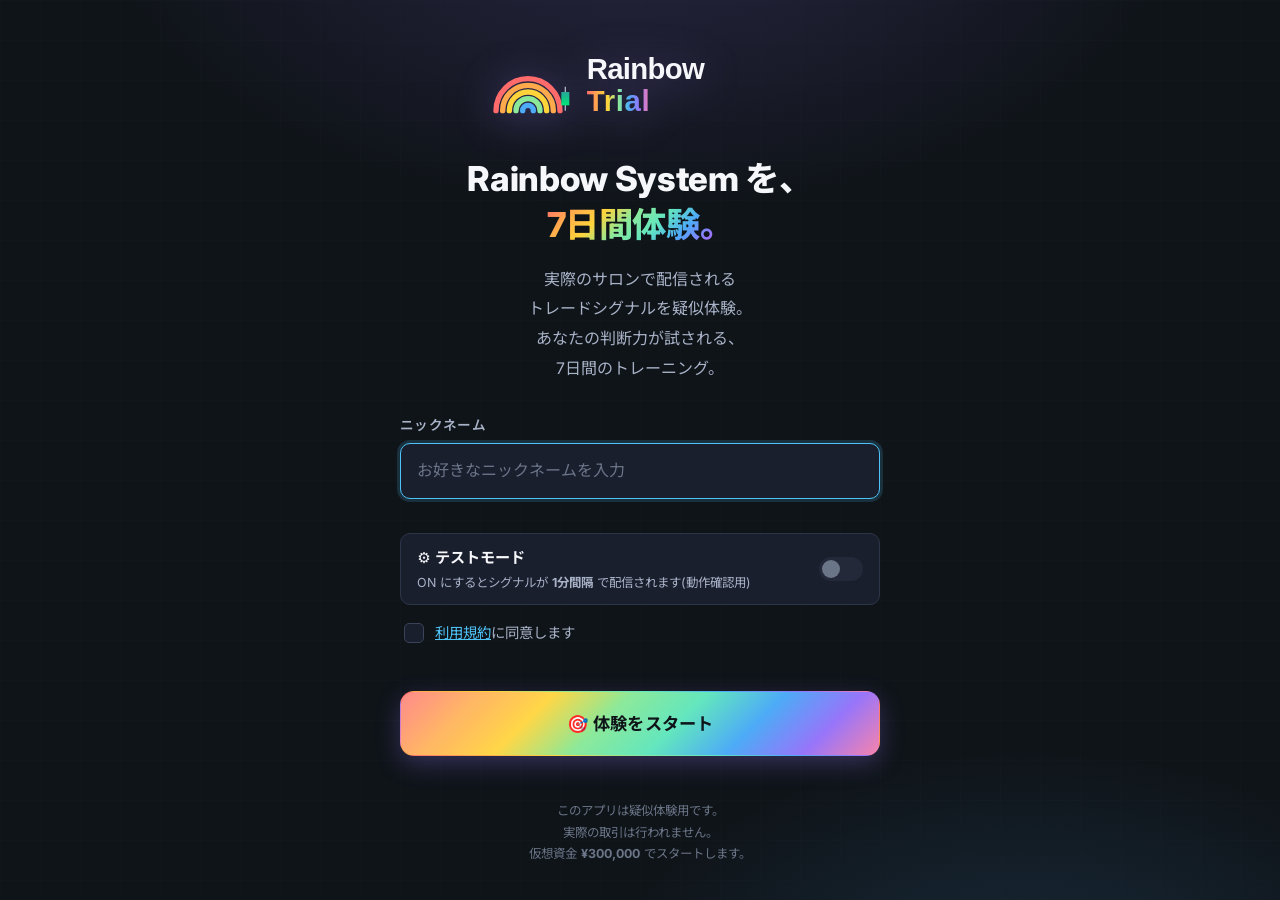
==== index.html @ 91616d6c "Phase 3: レベル・XP / 実績 / ミッション / 演出 / 統計強化 【新規ファイル】 - data/achievements-list.js   : 25個の実績定義 - data/mi" ====
<!DOCTYPE html>
<html lang="ja">
<head>
  <meta charset="UTF-8">
  <meta name="viewport" content="width=device-width, initial-scale=1.0, maximum-scale=5.0, viewport-fit=cover">
  <meta name="theme-color" content="#9775FA">
  <meta name="description" content="Rainbow System を、7日間体験。実際のサロンで配信されるトレードシグナルを疑似体験できるトレーニングアプリ。">
  <meta name="format-detection" content="telephone=no">
  <meta name="apple-mobile-web-app-capable" content="yes">
  <meta name="apple-mobile-web-app-status-bar-style" content="black-translucent">
  <meta name="mobile-web-app-capable" content="yes">

  <!-- OGP -->
  <meta property="og:title" content="Rainbow Trial — Rainbow System を、7日間体験。">
  <meta property="og:description" content="Rainbow System を疑似体験できる、7日間のトレーニングアプリ。">
  <meta property="og:type" content="website">
  <meta property="og:image" content="assets/og-image.svg">
  <meta property="og:image:type" content="image/svg+xml">
  <meta property="og:image:width" content="1200">
  <meta property="og:image:height" content="630">
  <meta name="twitter:card" content="summary_large_image">

  <title>Rainbow Trial</title>

  <!-- PWA -->
  <link rel="manifest" href="manifest.json">
  <meta name="apple-mobile-web-app-title" content="Rainbow Trial">

  <!-- Icons -->
  <link rel="icon" type="image/svg+xml" href="assets/favicon.svg">
  <link rel="icon" type="image/png" sizes="192x192" href="assets/icons/icon-192.png">
  <link rel="icon" type="image/png" sizes="512x512" href="assets/icons/icon-512.png">
  <link rel="apple-touch-icon" href="assets/icons/apple-touch-icon-180.png">
  <link rel="apple-touch-icon" sizes="152x152" href="assets/icons/icon-152.png">
  <link rel="apple-touch-icon" sizes="180x180" href="assets/icons/apple-touch-icon-180.png">

  <!-- iOS Splash Screens -->
  <link rel="apple-touch-startup-image" href="assets/icons/splash/splash-2048x2732.png" media="(device-width: 1024px) and (device-height: 1366px) and (-webkit-device-pixel-ratio: 2) and (orientation: portrait)">
  <link rel="apple-touch-startup-image" href="assets/icons/splash/splash-1668x2388.png" media="(device-width: 834px)  and (device-height: 1194px) and (-webkit-device-pixel-ratio: 2) and (orientation: portrait)">
  <link rel="apple-touch-startup-image" href="assets/icons/splash/splash-1536x2048.png" media="(device-width: 768px)  and (device-height: 1024px) and (-webkit-device-pixel-ratio: 2) and (orientation: portrait)">
  <link rel="apple-touch-startup-image" href="assets/icons/splash/splash-1125x2436.png" media="(device-width: 375px)  and (device-height: 812px)  and (-webkit-device-pixel-ratio: 3) and (orientation: portrait)">
  <link rel="apple-touch-startup-image" href="assets/icons/splash/splash-828x1792.png"  media="(device-width: 414px)  and (device-height: 896px)  and (-webkit-device-pixel-ratio: 2) and (orientation: portrait)">
  <link rel="apple-touch-startup-image" href="assets/icons/splash/splash-750x1334.png"  media="(device-width: 375px)  and (device-height: 667px)  and (-webkit-device-pixel-ratio: 2) and (orientation: portrait)">

  <link rel="preconnect" href="https://fonts.googleapis.com">
  <link rel="preconnect" href="https://fonts.gstatic.com" crossorigin>

  <link rel="stylesheet" href="css/style.css?v=20260416-pwa">
  <link rel="stylesheet" href="css/components.css?v=20260416-pwa">
  <link rel="stylesheet" href="css/chart.css?v=20260416-pwa">
  <link rel="stylesheet" href="css/effects.css?v=20260416-p3">

  <style>
    /* 画面切替(index 固有) */
    .screen { display: none; }
    .screen.is-active { display: block; animation: fadein .22s ease; }

    /* タブバー非表示時 */
    .tabbar.hidden { display: none; }

    /* 学習モーダルの本文スクロール */
    #overlay-learning .overlay__card {
      max-width: 560px;
      max-height: 86vh;
      display: flex;
      flex-direction: column;
    }
    #overlay-learning .overlay__body {
      overflow-y: auto;
      padding-right: var(--sp-2);
    }
    .overlay-learning__close {
      background: transparent;
      border: 0;
      color: var(--text-muted);
      font-size: 1.4rem;
      cursor: pointer;
    }
    .overlay-learning__close:hover { color: var(--text-primary); }
  </style>
</head>
<body>

  <!-- ==========================================================================
       固定ヘッダー
       ========================================================================== -->
  <header class="app-header">
    <div class="app-header__inner">
      <div class="app-header__logo" aria-label="Rainbow Trial">
        <img src="assets/logo.svg" alt="" width="132">
      </div>
      <div class="app-header__day" id="header-day">Day 1 / 7</div>
      <button class="app-header__settings" id="header-settings" type="button" aria-label="設定">⚙️</button>
    </div>
  </header>

  <!-- ==========================================================================
       プロモーションバー(通知許可 / ホーム画面追加)
       ========================================================================== -->
  <div class="promo-bar is-hidden" id="promo-notify" role="region" aria-label="通知を許可">
    <span class="promo-bar__text">🔔 シグナル通知を有効にしませんか?見逃し防止に役立ちます。</span>
    <span class="promo-bar__actions">
      <button class="promo-bar__btn" type="button" data-act="later">後で</button>
      <button class="promo-bar__btn promo-bar__btn--primary" type="button" data-act="allow">許可する</button>
    </span>
  </div>
  <div class="promo-bar is-hidden" id="promo-install" role="region" aria-label="ホーム画面に追加">
    <span class="promo-bar__text">📱 ホーム画面に追加して、アプリのように使えます</span>
    <span class="promo-bar__actions">
      <button class="promo-bar__btn" type="button" data-act="later">後で</button>
      <button class="promo-bar__btn promo-bar__btn--primary" type="button" data-act="install">追加</button>
    </span>
  </div>

  <!-- ==========================================================================
       通知バー(Level 1、notifications.js が動的挿入)
       ========================================================================== -->
  <div id="notice-bar" class="notice-bar" aria-live="polite"></div>

  <!-- ==========================================================================
       メイン: スクリーン切替
       ========================================================================== -->
  <main class="app">

    <!-- ----- Screen: メイン(タブ) ------------------------------------------ -->
    <section id="screen-main" class="screen is-active">
      <div class="app-main">
        <div class="panel is-active" data-panel="home"         id="panel-home"         aria-label="ホーム"></div>
        <div class="panel"           data-panel="signals"      id="panel-signals"      aria-label="シグナル一覧"></div>
        <div class="panel"           data-panel="history"      id="panel-history"      aria-label="トレード履歴"></div>
        <div class="panel"           data-panel="stats"        id="panel-stats"        aria-label="統計"></div>
        <div class="panel"           data-panel="achievements" id="panel-achievements" aria-label="実績"></div>
      </div>
    </section>

    <!-- ----- Screen: シグナル詳細 ------------------------------------------- -->
    <section id="screen-detail" class="screen" aria-label="シグナル詳細">
      <div class="app-main"></div>
    </section>

    <!-- ----- Screen: ポジション保有中 --------------------------------------- -->
    <section id="screen-position" class="screen" aria-label="ポジション保有中">
      <div class="app-main"></div>
    </section>

    <!-- ----- Screen: 結果 --------------------------------------------------- -->
    <section id="screen-result" class="screen" aria-label="結果"></section>

  </main>

  <!-- ==========================================================================
       タブバー(下部固定、メイン画面のみ表示)
       ========================================================================== -->
  <nav class="tabbar" id="tabbar" aria-label="メインナビゲーション">
    <div class="tabbar__inner">
      <button class="tabbar__btn is-active" data-tab="home" type="button">
        <span class="tabbar__icon" aria-hidden="true">🏠</span>
        <span>ホーム</span>
      </button>
      <button class="tabbar__btn" data-tab="signals" type="button">
        <span class="tabbar__icon" aria-hidden="true">📊</span>
        <span>シグナル</span>
      </button>
      <button class="tabbar__btn" data-tab="history" type="button">
        <span class="tabbar__icon" aria-hidden="true">📜</span>
        <span>履歴</span>
      </button>
      <button class="tabbar__btn" data-tab="stats" type="button">
        <span class="tabbar__icon" aria-hidden="true">📈</span>
        <span>統計</span>
      </button>
      <button class="tabbar__btn" data-tab="achievements" type="button">
        <span class="tabbar__icon" aria-hidden="true">🏆</span>
        <span>実績</span>
      </button>
    </div>
  </nav>

  <!-- ==========================================================================
       学習モーダル(overlay)
       ========================================================================== -->
  <div class="overlay" id="overlay-learning" role="dialog" aria-modal="true" aria-labelledby="learning-title">
    <div class="overlay__card">
      <div style="display:flex; align-items:center; justify-content:space-between; margin-bottom: var(--sp-4);">
        <h2 id="learning-title" style="font-size: 1.2rem;">🎓 Rainbow System の見方</h2>
        <button class="overlay-learning__close" type="button" aria-label="閉じる">×</button>
      </div>
      <div class="overlay__body"></div>
    </div>
  </div>

  <!-- ==========================================================================
       設定モーダル(overlay)
       ========================================================================== -->
  <div class="overlay" id="overlay-settings" role="dialog" aria-modal="true" aria-labelledby="settings-title">
    <div class="overlay__card overlay__card--settings">
      <div class="settings-head">
        <h2 id="settings-title">⚙️ 設定</h2>
        <button class="overlay-close" type="button" data-close="settings" aria-label="閉じる">×</button>
      </div>
      <div class="overlay__body" id="settings-body"></div>
    </div>
  </div>

  <!-- ==========================================================================
       デバッグメニュー(Konami Code で開く)
       ========================================================================== -->
  <div class="overlay" id="overlay-debug" role="dialog" aria-modal="true" aria-labelledby="debug-title">
    <div class="overlay__card">
      <div class="settings-head">
        <h2 id="debug-title">🔧 デバッグメニュー</h2>
        <button class="overlay-close" type="button" data-close="debug" aria-label="閉じる">×</button>
      </div>
      <div class="overlay__body" id="debug-body"></div>
    </div>
  </div>

  <!-- ==========================================================================
       アプリ本体: 依存関係順に読み込み
       ========================================================================== -->
  <!-- データ層 -->
  <script src="js/storage.js?v=20260416-p3"></script>
  <script src="data/scenarios.js?v=20260416-pwa"></script>

  <!-- Phase 3: データ定義 -->
  <script src="data/achievements-list.js?v=20260416-p3"></script>
  <script src="data/missions-list.js?v=20260416-p3"></script>

  <!-- 状態・通知 -->
  <script src="js/game-state.js?v=20260416-pwa"></script>
  <script src="js/notifications.js?v=20260416-pwa"></script>

  <!-- ドメインロジック -->
  <script src="js/signals.js?v=20260416-pwa"></script>
  <script src="js/judgment.js?v=20260416-pwa"></script>
  <script src="js/chart.js?v=20260416-pwa"></script>
  <script src="js/trade.js?v=20260416-pwa"></script>

  <!-- Phase 3: コアシステム -->
  <script src="js/sound.js?v=20260416-p3"></script>
  <script src="js/effects.js?v=20260416-p3"></script>
  <script src="js/level-system.js?v=20260416-p3"></script>
  <script src="js/achievements.js?v=20260416-p3"></script>
  <script src="js/missions.js?v=20260416-p3"></script>
  <script src="js/judgment-score.js?v=20260416-p3"></script>
  <script src="js/stats.js?v=20260416-p3"></script>

  <!-- 統合層 -->
  <script src="js/app.js?v=20260416-p3"></script>
  <script src="js/phase3-hooks.js?v=20260416-p3"></script>

</body>
</html>
---- css/style.css ----
/* ==========================================================================
   Rainbow Trial — style.css
   共通スタイル: リセット、デザイントークン、タイポグラフィ、レイアウト
   ========================================================================== */

/* --- Google Fonts ---------------------------------------------------------- */
@import url('https://fonts.googleapis.com/css2?family=Inter:wght@400;500;600;700;800&family=JetBrains+Mono:wght@400;500;700&family=Noto+Sans+JP:wght@400;500;700;800&display=swap');

/* ==========================================================================
   1. デザイントークン (CSS 変数)
   ========================================================================== */
:root {
  /* ベース(落ち着いたダーク) */
  --bg-primary:    #0F1419;
  --bg-secondary:  #1A1F2E;
  --bg-tertiary:   #232938;
  --bg-elevated:   #2A3142;

  /* テキスト */
  --text-primary:   #F5F7FA;
  --text-secondary: #A8B2C7;
  --text-muted:     #6B7588;

  /* ボーダー */
  --border-color: #2D3548;
  --border-light: #3A4358;

  /* チャート色 */
  --chart-bg:     #131722;
  --chart-grid:   #2A3145;
  --candle-up:    #26A69A;
  --candle-down:  #EF5350;
  --ma-20:        #2196F3;
  --ma-80:        #FF6B6B;
  --entry-line:   #FFD700;
  --tp-line:      #4CAF50;
  --sl-line:      #F44336;

  /* アクション色 */
  --color-long:    #00C896;
  --color-short:   #FF6B9D;
  --color-success: #00E676;
  --color-danger:  #FF5252;
  --color-warning: #FFB74D;
  --color-info:    #4FC3F7;

  /* レアリティ */
  --rarity-normal:    #78909C;
  --rarity-good:      #4FC3F7;
  --rarity-rare:      #BA68C8;
  --rarity-epic:      #FFB74D;
  --rarity-legendary: linear-gradient(135deg, #FF6B6B, #FFA94D, #FFD43B, #8CE99A, #4DABF7, #9775FA, #F783AC);

  /* 虹グラデーション */
  --rainbow-gradient: linear-gradient(
    135deg,
    #FF6B6B, #FFA94D, #FFD43B, #8CE99A,
    #63E6BE, #4DABF7, #9775FA, #F783AC
  );
  --rainbow-gradient-soft: linear-gradient(
    135deg,
    rgba(255,107,107,0.15), rgba(255,212,59,0.12),
    rgba(77,171,247,0.15), rgba(151,117,250,0.15)
  );

  /* 影 */
  --shadow-sm: 0 1px 2px rgba(0,0,0,0.35);
  --shadow-md: 0 4px 14px rgba(0,0,0,0.4);
  --shadow-lg: 0 10px 32px rgba(0,0,0,0.55);
  --shadow-glow: 0 0 24px rgba(151, 117, 250, 0.25);

  /* 半径 */
  --radius-sm: 6px;
  --radius-md: 10px;
  --radius-lg: 14px;
  --radius-xl: 20px;
  --radius-pill: 999px;

  /* 余白スケール(8px基準) */
  --sp-1:  4px;
  --sp-2:  8px;
  --sp-3:  12px;
  --sp-4:  16px;
  --sp-5:  20px;
  --sp-6:  24px;
  --sp-7:  32px;
  --sp-8:  40px;
  --sp-9:  56px;
  --sp-10: 72px;

  /* フォント */
  --font-sans: 'Inter', 'Noto Sans JP', 'Hiragino Sans', 'Hiragino Kaku Gothic ProN', 'Meiryo', system-ui, sans-serif;
  --font-mono: 'JetBrains Mono', 'SFMono-Regular', Menlo, Consolas, monospace;

  /* レイアウト寸法 */
  --header-h: 56px;
  --tabbar-h: 60px;
  --max-w: 680px;

  /* アニメーション */
  --ease: cubic-bezier(0.22, 0.61, 0.36, 1);
  --dur-1: 120ms;
  --dur-2: 220ms;
  --dur-3: 380ms;

  /* z-index */
  --z-header: 50;
  --z-tabbar: 50;
  --z-notice: 80;
  --z-modal: 100;
  --z-toast: 120;
}

/* ==========================================================================
   2. リセット / ベース
   ========================================================================== */
*, *::before, *::after { box-sizing: border-box; }

html, body { height: 100%; }
html { -webkit-text-size-adjust: 100%; }

body {
  margin: 0;
  background: var(--bg-primary);
  color: var(--text-primary);
  font-family: var(--font-sans);
  font-size: 16px;
  line-height: 1.6;
  -webkit-font-smoothing: antialiased;
  text-rendering: optimizeLegibility;
  overscroll-behavior-y: none;
}

img, svg, canvas { display: block; max-width: 100%; }

h1, h2, h3, h4, h5, h6 {
  margin: 0;
  font-weight: 700;
  line-height: 1.3;
  color: var(--text-primary);
}

h1 { font-size: 2.5rem; font-weight: 800; letter-spacing: -0.02em; }
h2 { font-size: 1.5rem; font-weight: 700; letter-spacing: -0.01em; }
h3 { font-size: 1.25rem; font-weight: 700; }
h4 { font-size: 1.1rem; font-weight: 600; }

p { margin: 0; line-height: 1.7; color: var(--text-secondary); }

a {
  color: var(--color-info);
  text-decoration: none;
  transition: color var(--dur-1) var(--ease);
}
a:hover { color: #7fd7ff; }
a:focus-visible { outline: 2px solid var(--color-info); outline-offset: 2px; border-radius: 2px; }

button { font-family: inherit; cursor: pointer; }

input, textarea, select, button { font: inherit; color: inherit; }

::selection { background: rgba(151, 117, 250, 0.35); color: var(--text-primary); }

/* スクロールバー(デスクトップ) */
::-webkit-scrollbar { width: 10px; height: 10px; }
::-webkit-scrollbar-track { background: var(--bg-primary); }
::-webkit-scrollbar-thumb {
  background: var(--border-color);
  border-radius: 10px;
  border: 2px solid var(--bg-primary);
}
::-webkit-scrollbar-thumb:hover { background: var(--border-light); }

/* ==========================================================================
   3. 汎用ユーティリティ
   ========================================================================== */
.sr-only {
  position: absolute !important;
  width: 1px; height: 1px;
  padding: 0; margin: -1px;
  overflow: hidden; clip: rect(0,0,0,0);
  white-space: nowrap; border: 0;
}

.text-primary   { color: var(--text-primary); }
.text-secondary { color: var(--text-secondary); }
.text-muted     { color: var(--text-muted); }
.text-success   { color: var(--color-success); }
.text-danger    { color: var(--color-danger); }
.text-warning   { color: var(--color-warning); }
.text-info      { color: var(--color-info); }
.text-long      { color: var(--color-long); }
.text-short     { color: var(--color-short); }
.text-gold      { color: var(--entry-line); }

.mono { font-family: var(--font-mono); font-variant-numeric: tabular-nums; }

.rainbow-text {
  background: var(--rainbow-gradient);
  -webkit-background-clip: text;
          background-clip: text;
  -webkit-text-fill-color: transparent;
          color: transparent;
}

.flex { display: flex; }
.flex-col { display: flex; flex-direction: column; }
.items-center { align-items: center; }
.justify-between { justify-content: space-between; }
.justify-center { justify-content: center; }
.gap-1 { gap: var(--sp-1); }
.gap-2 { gap: var(--sp-2); }
.gap-3 { gap: var(--sp-3); }
.gap-4 { gap: var(--sp-4); }
.gap-5 { gap: var(--sp-5); }

.hidden { display: none !important; }

.divider {
  height: 1px;
  background: var(--border-color);
  margin: var(--sp-4) 0;
}

/* ==========================================================================
   4. レイアウト
   ========================================================================== */
.app {
  min-height: 100dvh;
  display: flex;
  flex-direction: column;
  padding-top: var(--header-h);
  padding-bottom: calc(var(--tabbar-h) + env(safe-area-inset-bottom, 0px));
}

/* 固定ヘッダー */
.app-header {
  position: fixed;
  top: 0; left: 0; right: 0;
  height: var(--header-h);
  background: rgba(15, 20, 25, 0.88);
  backdrop-filter: blur(14px);
  -webkit-backdrop-filter: blur(14px);
  border-bottom: 1px solid var(--border-color);
  z-index: var(--z-header);
  display: flex;
  align-items: center;
  padding: 0 var(--sp-4);
}
.app-header__inner {
  display: grid;
  grid-template-columns: 1fr auto 1fr;
  align-items: center;
  gap: var(--sp-3);
  width: 100%;
  max-width: var(--max-w);
  margin: 0 auto;
}
.app-header__logo {
  display: flex;
  align-items: center;
  gap: var(--sp-2);
}
.app-header__logo img { height: 28px; width: auto; }
.app-header__day {
  font-family: var(--font-mono);
  font-size: 0.875rem;
  font-weight: 700;
  color: var(--text-primary);
  letter-spacing: 0.5px;
  text-align: center;
  padding: 4px 10px;
  background: var(--bg-tertiary);
  border: 1px solid var(--border-color);
  border-radius: var(--radius-pill);
  white-space: nowrap;
}
.app-header__capital {
  justify-self: end;
  font-family: var(--font-mono);
  font-weight: 700;
  font-size: 0.95rem;
  color: var(--entry-line);
  display: flex;
  align-items: center;
  gap: var(--sp-1);
  cursor: pointer;
  padding: 4px 10px;
  border-radius: var(--radius-pill);
  transition: background var(--dur-1) var(--ease);
}
.app-header__capital:hover { background: var(--bg-tertiary); }

/* メインコンテンツ */
.app-main {
  flex: 1;
  width: 100%;
  max-width: var(--max-w);
  margin: 0 auto;
  padding: var(--sp-4) var(--sp-4) var(--sp-6);
}

/* タブバー(下部固定) */
.tabbar {
  position: fixed;
  bottom: 0; left: 0; right: 0;
  height: calc(var(--tabbar-h) + env(safe-area-inset-bottom, 0px));
  padding-bottom: env(safe-area-inset-bottom, 0px);
  background: rgba(15, 20, 25, 0.92);
  backdrop-filter: blur(14px);
  -webkit-backdrop-filter: blur(14px);
  border-top: 1px solid var(--border-color);
  z-index: var(--z-tabbar);
  display: flex;
}
.tabbar__inner {
  display: flex;
  width: 100%;
  max-width: var(--max-w);
  margin: 0 auto;
}
.tabbar__btn {
  flex: 1;
  display: flex;
  flex-direction: column;
  align-items: center;
  justify-content: center;
  gap: 2px;
  background: transparent;
  border: 0;
  color: var(--text-muted);
  font-size: 0.72rem;
  font-weight: 600;
  padding: var(--sp-2) 0;
  transition: color var(--dur-1) var(--ease);
  position: relative;
}
.tabbar__btn .tabbar__icon { font-size: 1.25rem; line-height: 1; }
.tabbar__btn:hover { color: var(--text-secondary); }
.tabbar__btn.is-active { color: var(--text-primary); }
.tabbar__btn.is-active::before {
  content: '';
  position: absolute;
  top: 0; left: 50%;
  transform: translateX(-50%);
  width: 34px; height: 2px;
  background: var(--rainbow-gradient);
  border-radius: 0 0 2px 2px;
}

/* セクションタイトル */
.section-title {
  font-size: 0.8rem;
  font-weight: 700;
  letter-spacing: 1.2px;
  color: var(--text-muted);
  text-transform: uppercase;
  margin: var(--sp-4) 0 var(--sp-2);
}

/* ページヘッダー(詳細画面等) */
.page-header {
  display: flex;
  align-items: center;
  gap: var(--sp-3);
  padding: var(--sp-3) 0 var(--sp-4);
}
.page-header__back {
  width: 40px; height: 40px;
  display: grid; place-items: center;
  background: var(--bg-secondary);
  border: 1px solid var(--border-color);
  border-radius: var(--radius-md);
  color: var(--text-primary);
  font-size: 1.2rem;
  transition: background var(--dur-1) var(--ease);
}
.page-header__back:hover { background: var(--bg-tertiary); }
.page-header__title { font-size: 1.15rem; font-weight: 700; }
.page-header__meta { margin-left: auto; }

/* ==========================================================================
   5. ウェルカム画面(welcome.html)
   ========================================================================== */
.welcome {
  min-height: 100dvh;
  display: flex;
  flex-direction: column;
  align-items: center;
  justify-content: center;
  padding: var(--sp-6);
  background:
    radial-gradient(900px 500px at 50% -10%, rgba(151,117,250,0.18), transparent 60%),
    radial-gradient(700px 400px at 80% 110%, rgba(77,171,247,0.15), transparent 60%),
    var(--bg-primary);
  position: relative;
  overflow: hidden;
}
.welcome::before {
  content: '';
  position: absolute;
  inset: 0;
  background-image:
    linear-gradient(var(--chart-grid) 1px, transparent 1px),
    linear-gradient(90deg, var(--chart-grid) 1px, transparent 1px);
  background-size: 40px 40px;
  opacity: 0.08;
  pointer-events: none;
}
.welcome__inner {
  position: relative;
  z-index: 1;
  width: 100%;
  max-width: 480px;
  display: flex;
  flex-direction: column;
  align-items: center;
  text-align: center;
}
.welcome__logo {
  width: 280px;
  margin-bottom: var(--sp-6);
  filter: drop-shadow(0 4px 20px rgba(151,117,250,0.35));
}
.welcome__title {
  font-size: 1.85rem;
  font-weight: 800;
  line-height: 1.35;
  letter-spacing: -0.01em;
  margin-bottom: var(--sp-4);
}
.welcome__title em {
  font-style: normal;
  background: var(--rainbow-gradient);
  -webkit-background-clip: text; background-clip: text;
  -webkit-text-fill-color: transparent; color: transparent;
}
.welcome__desc {
  color: var(--text-secondary);
  font-size: 1rem;
  line-height: 1.85;
  margin-bottom: var(--sp-7);
}
.welcome__form {
  width: 100%;
  display: flex;
  flex-direction: column;
  gap: var(--sp-4);
  margin-bottom: var(--sp-5);
}
.welcome__note {
  margin-top: var(--sp-6);
  font-size: 0.78rem;
  color: var(--text-muted);
  line-height: 1.7;
}

/* ==========================================================================
   6. 通知バー(シグナル受信)
   ========================================================================== */
.notice-bar {
  position: fixed;
  top: var(--header-h);
  left: 0; right: 0;
  z-index: var(--z-notice);
  padding: 0 var(--sp-3);
  transform: translateY(-100%);
  opacity: 0;
  transition: transform var(--dur-3) var(--ease), opacity var(--dur-3) var(--ease);
  pointer-events: none;
}
.notice-bar.is-visible {
  transform: translateY(0);
  opacity: 1;
  pointer-events: auto;
}
.notice-bar__card {
  max-width: var(--max-w);
  margin: var(--sp-2) auto 0;
  padding: var(--sp-3) var(--sp-4);
  border-radius: var(--radius-md);
  background: var(--bg-secondary);
  border: 1px solid var(--border-light);
  box-shadow: var(--shadow-lg);
  color: var(--text-primary);
  display: flex;
  align-items: center;
  gap: var(--sp-3);
  font-weight: 600;
  cursor: pointer;
  position: relative;
  overflow: hidden;
}
.notice-bar__card::before {
  content: '';
  position: absolute;
  left: 0; top: 0; bottom: 0;
  width: 4px;
  background: var(--rainbow-gradient);
}
.notice-bar[data-rarity="legendary"] .notice-bar__card {
  background:
    linear-gradient(135deg, rgba(255,107,107,0.18), rgba(151,117,250,0.18)),
    var(--bg-secondary);
  border-color: rgba(255, 212, 59, 0.5);
  box-shadow: 0 0 36px rgba(255, 212, 59, 0.3), var(--shadow-lg);
}

/* ==========================================================================
   7. モーダル / オーバーレイ
   ========================================================================== */
.overlay {
  position: fixed;
  inset: 0;
  background: rgba(5, 8, 14, 0.78);
  backdrop-filter: blur(6px);
  -webkit-backdrop-filter: blur(6px);
  z-index: var(--z-modal);
  display: none;
  align-items: center;
  justify-content: center;
  padding: var(--sp-4);
}
.overlay.is-open { display: flex; }
.overlay__card {
  background: var(--bg-elevated);
  border: 1px solid var(--border-light);
  border-radius: var(--radius-lg);
  padding: var(--sp-6);
  width: 100%;
  max-width: 420px;
  box-shadow: var(--shadow-lg);
  animation: popin var(--dur-3) var(--ease);
}

@keyframes popin {
  from { opacity: 0; transform: translateY(12px) scale(0.96); }
  to   { opacity: 1; transform: translateY(0) scale(1); }
}
@keyframes fadein {
  from { opacity: 0; }
  to   { opacity: 1; }
}
@keyframes slideup {
  from { opacity: 0; transform: translateY(16px); }
  to   { opacity: 1; transform: translateY(0); }
}
.fadein { animation: fadein var(--dur-3) var(--ease); }
.slideup { animation: slideup var(--dur-3) var(--ease); }

/* ==========================================================================
   8. タブパネル(ホーム画面内のタブ)
   ========================================================================== */
.panel { display: none; }
.panel.is-active { display: block; animation: fadein var(--dur-2) var(--ease); }

/* ==========================================================================
   9. フォーム
   ========================================================================== */
.field {
  display: flex;
  flex-direction: column;
  gap: 6px;
  text-align: left;
}
.field__label {
  font-size: 0.85rem;
  font-weight: 600;
  color: var(--text-secondary);
  letter-spacing: 0.3px;
}
.field__input {
  width: 100%;
  padding: 14px 16px;
  background: var(--bg-secondary);
  border: 1.5px solid var(--border-color);
  border-radius: var(--radius-md);
  color: var(--text-primary);
  font-size: 1rem;
  transition: border-color var(--dur-1) var(--ease), background var(--dur-1) var(--ease), box-shadow var(--dur-1) var(--ease);
}
.field__input::placeholder { color: var(--text-muted); }
.field__input:hover { background: var(--bg-tertiary); }
.field__input:focus {
  outline: none;
  border-color: var(--color-info);
  box-shadow: 0 0 0 3px rgba(79,195,247,0.16);
}
.field--error .field__input { border-color: var(--color-danger); }
.field__error {
  font-size: 0.8rem;
  color: var(--color-danger);
  min-height: 1em;
}

.check {
  display: flex;
  align-items: flex-start;
  gap: var(--sp-2);
  font-size: 0.9rem;
  color: var(--text-secondary);
  cursor: pointer;
  text-align: left;
  user-select: none;
}
.check input[type="checkbox"] {
  appearance: none;
  -webkit-appearance: none;
  width: 20px; height: 20px;
  flex: 0 0 20px;
  border: 1.5px solid var(--border-light);
  background: var(--bg-secondary);
  border-radius: 5px;
  cursor: pointer;
  position: relative;
  margin-top: 2px;
  transition: background var(--dur-1) var(--ease), border-color var(--dur-1) var(--ease);
}
.check input[type="checkbox"]:checked {
  background: var(--color-info);
  border-color: var(--color-info);
}
.check input[type="checkbox"]:checked::after {
  content: '';
  position: absolute;
  left: 5px; top: 1px;
  width: 6px; height: 11px;
  border: solid #0F1419;
  border-width: 0 2px 2px 0;
  transform: rotate(45deg);
}
.check a { color: var(--color-info); text-decoration: underline; }

/* ==========================================================================
   10. 進捗バー(ホーム上部)
   ========================================================================== */
.progress {
  display: flex;
  flex-direction: column;
  gap: var(--sp-2);
  margin-bottom: var(--sp-5);
}
.progress__meta {
  display: flex;
  justify-content: space-between;
  align-items: baseline;
  font-size: 0.85rem;
  color: var(--text-secondary);
}
.progress__meta strong {
  color: var(--text-primary);
  font-size: 0.95rem;
  font-weight: 700;
}
.progress__track {
  height: 8px;
  background: var(--bg-tertiary);
  border-radius: var(--radius-pill);
  overflow: hidden;
  position: relative;
}
.progress__fill {
  height: 100%;
  background: var(--rainbow-gradient);
  border-radius: inherit;
  transition: width var(--dur-3) var(--ease);
  box-shadow: 0 0 12px rgba(151,117,250,0.35);
}

/* ==========================================================================
   11. レスポンシブ
   ========================================================================== */
@media (min-width: 540px) {
  h1 { font-size: 2.75rem; }
  .app-main { padding: var(--sp-5) var(--sp-5) var(--sp-7); }
  .welcome__title { font-size: 2.15rem; }
  .welcome__logo { width: 320px; }
}

@media (min-width: 820px) {
  :root { --max-w: 760px; }
}

/* モーション削減 */
@media (prefers-reduced-motion: reduce) {
  *, *::before, *::after {
    animation-duration: 0.01ms !important;
    animation-iteration-count: 1 !important;
    transition-duration: 0.01ms !important;
    scroll-behavior: auto !important;
  }
}
---- css/components.css ----
/* ==========================================================================
   Rainbow Trial — components.css
   ボタン、カード、バッジ、タブ等の再利用コンポーネント
   ========================================================================== */

/* ==========================================================================
   1. ボタン
   ========================================================================== */
.btn {
  display: inline-flex;
  align-items: center;
  justify-content: center;
  gap: var(--sp-2);
  padding: 14px 22px;
  border: 1.5px solid transparent;
  border-radius: var(--radius-md);
  background: var(--bg-tertiary);
  color: var(--text-primary);
  font-size: 0.98rem;
  font-weight: 700;
  letter-spacing: 0.2px;
  cursor: pointer;
  user-select: none;
  transition: transform var(--dur-1) var(--ease), background var(--dur-1) var(--ease), box-shadow var(--dur-1) var(--ease), border-color var(--dur-1) var(--ease), opacity var(--dur-1) var(--ease);
  white-space: nowrap;
  text-align: center;
}
.btn:hover { background: var(--bg-elevated); }
.btn:active { transform: translateY(1px); }
.btn:disabled, .btn.is-disabled {
  opacity: 0.5;
  cursor: not-allowed;
  pointer-events: none;
}
.btn:focus-visible {
  outline: none;
  box-shadow: 0 0 0 3px rgba(79,195,247,0.35);
}

.btn--block { width: 100%; }
.btn--lg { padding: 18px 28px; font-size: 1.08rem; border-radius: var(--radius-lg); }
.btn--sm { padding: 8px 14px; font-size: 0.85rem; border-radius: var(--radius-sm); }

/* Primary: 虹色グラデーション */
.btn--primary {
  background: var(--rainbow-gradient);
  color: #0F1419;
  border-color: transparent;
  box-shadow: 0 8px 24px rgba(151,117,250,0.28);
  position: relative;
  overflow: hidden;
}
.btn--primary::before {
  content: '';
  position: absolute;
  inset: 0;
  background: linear-gradient(135deg, rgba(255,255,255,0.22), rgba(255,255,255,0) 40%);
  pointer-events: none;
}
.btn--primary:hover {
  background: var(--rainbow-gradient);
  filter: brightness(1.08);
  box-shadow: 0 10px 32px rgba(151,117,250,0.4);
}

/* Secondary: アウトライン */
.btn--secondary {
  background: transparent;
  border-color: var(--border-light);
  color: var(--text-primary);
}
.btn--secondary:hover { background: var(--bg-tertiary); border-color: var(--text-muted); }

/* Ghost */
.btn--ghost {
  background: transparent;
  color: var(--text-secondary);
  padding: 10px 14px;
}
.btn--ghost:hover { background: var(--bg-tertiary); color: var(--text-primary); }

/* 成功/危険 */
.btn--success {
  background: var(--color-success);
  color: #0F1419;
}
.btn--success:hover { background: #33ea87; }
.btn--danger {
  background: var(--color-danger);
  color: #fff;
}
.btn--danger:hover { background: #ff7575; }

/* 方向ボタン(ロング/ショート) */
.btn--long  { background: var(--color-long); color: #0F1419; }
.btn--long:hover  { filter: brightness(1.08); }
.btn--short { background: var(--color-short); color: #0F1419; }
.btn--short:hover { filter: brightness(1.08); }

/* アイコンボタン */
.btn--icon {
  width: 40px; height: 40px;
  padding: 0;
  border-radius: var(--radius-md);
  background: var(--bg-secondary);
  border: 1px solid var(--border-color);
}

/* ==========================================================================
   2. カード
   ========================================================================== */
.card {
  background: var(--bg-secondary);
  border: 1px solid var(--border-color);
  border-radius: var(--radius-lg);
  padding: var(--sp-5);
  transition: transform var(--dur-2) var(--ease), border-color var(--dur-2) var(--ease), background var(--dur-2) var(--ease);
}
.card--elevated { background: var(--bg-elevated); box-shadow: var(--shadow-md); }
.card--hover { cursor: pointer; }
.card--hover:hover {
  transform: translateY(-2px);
  border-color: var(--border-light);
}
.card--compact { padding: var(--sp-4); }
.card--rainbow {
  border: 1px solid transparent;
  background:
    linear-gradient(var(--bg-secondary), var(--bg-secondary)) padding-box,
    var(--rainbow-gradient) border-box;
}

.card__header {
  display: flex;
  align-items: center;
  justify-content: space-between;
  margin-bottom: var(--sp-3);
  gap: var(--sp-3);
}
.card__title {
  font-size: 0.78rem;
  font-weight: 700;
  color: var(--text-muted);
  text-transform: uppercase;
  letter-spacing: 1.2px;
}
.card__body { display: flex; flex-direction: column; gap: var(--sp-2); }
.card__footer {
  margin-top: var(--sp-4);
  padding-top: var(--sp-4);
  border-top: 1px solid var(--border-color);
  display: flex;
  justify-content: space-between;
  align-items: center;
  gap: var(--sp-3);
}

/* 資金大カード */
.capital-card {
  background:
    radial-gradient(450px 200px at 120% -30%, rgba(255,215,0,0.18), transparent 70%),
    linear-gradient(135deg, var(--bg-secondary), var(--bg-tertiary));
  border: 1px solid var(--border-color);
  border-radius: var(--radius-lg);
  padding: var(--sp-5);
  position: relative;
  overflow: hidden;
  margin-bottom: var(--sp-4);
}
.capital-card__label {
  font-size: 0.78rem;
  font-weight: 600;
  color: var(--text-muted);
  letter-spacing: 1.2px;
  text-transform: uppercase;
}
.capital-card__amount {
  font-family: var(--font-mono);
  font-size: 2.15rem;
  font-weight: 700;
  letter-spacing: -0.02em;
  color: var(--text-primary);
  line-height: 1.1;
  margin: 6px 0 10px;
}
.capital-card__pnl {
  display: flex;
  align-items: baseline;
  gap: var(--sp-3);
  font-family: var(--font-mono);
  font-size: 1rem;
  font-weight: 600;
}
.capital-card__pnl--positive { color: var(--color-success); }
.capital-card__pnl--negative { color: var(--color-danger); }
.capital-card__pnl--zero     { color: var(--text-secondary); }
.capital-card__rate {
  font-size: 0.9rem;
  padding: 3px 8px;
  border-radius: var(--radius-pill);
  background: rgba(255,255,255,0.05);
}

/* 戦績ミニ(3列) */
.stats-mini {
  display: grid;
  grid-template-columns: repeat(3, 1fr);
  gap: var(--sp-2);
  margin-bottom: var(--sp-4);
}
.stats-mini__item {
  background: var(--bg-secondary);
  border: 1px solid var(--border-color);
  border-radius: var(--radius-md);
  padding: var(--sp-3) var(--sp-2);
  text-align: center;
}
.stats-mini__label {
  font-size: 0.68rem;
  color: var(--text-muted);
  letter-spacing: 0.8px;
  text-transform: uppercase;
  font-weight: 600;
  margin-bottom: 4px;
}
.stats-mini__value {
  font-family: var(--font-mono);
  font-weight: 700;
  font-size: 1.1rem;
  color: var(--text-primary);
  line-height: 1.1;
}
.stats-mini__value--accent { color: var(--color-info); }

/* 保有ポジションカード */
.position-card {
  background: linear-gradient(135deg, rgba(0,230,118,0.06), rgba(79,195,247,0.03));
  border: 1px solid rgba(0,230,118,0.3);
  border-radius: var(--radius-lg);
  padding: var(--sp-4);
  margin-bottom: var(--sp-4);
  cursor: pointer;
  transition: border-color var(--dur-2) var(--ease), transform var(--dur-2) var(--ease);
  position: relative;
  overflow: hidden;
}
.position-card:hover { border-color: var(--color-success); transform: translateY(-1px); }
.position-card__live {
  display: inline-flex;
  align-items: center;
  gap: 6px;
  font-size: 0.7rem;
  font-weight: 700;
  color: var(--color-danger);
  letter-spacing: 1.2px;
  text-transform: uppercase;
}
.position-card__live::before {
  content: '';
  width: 8px; height: 8px;
  border-radius: 50%;
  background: var(--color-danger);
  animation: pulse 1.4s ease-in-out infinite;
}
@keyframes pulse {
  0%, 100% { opacity: 1; transform: scale(1); }
  50% { opacity: 0.4; transform: scale(0.85); }
}
.position-card__row {
  display: flex;
  justify-content: space-between;
  align-items: center;
  margin-top: var(--sp-2);
}
.position-card__pair {
  font-family: var(--font-mono);
  font-weight: 700;
  font-size: 1.1rem;
}
.position-card__pnl {
  font-family: var(--font-mono);
  font-weight: 700;
  font-size: 1.2rem;
}

/* 次シグナル予測カード */
.next-signal {
  background: var(--bg-secondary);
  border: 1px dashed var(--border-light);
  border-radius: var(--radius-lg);
  padding: var(--sp-4);
  margin-bottom: var(--sp-4);
  display: flex;
  align-items: center;
  gap: var(--sp-3);
}
.next-signal__icon {
  width: 44px; height: 44px;
  border-radius: 50%;
  background: var(--bg-tertiary);
  display: grid; place-items: center;
  font-size: 1.4rem;
  flex: 0 0 44px;
}
.next-signal__text { display: flex; flex-direction: column; }
.next-signal__label { font-size: 0.78rem; color: var(--text-muted); letter-spacing: 0.8px; text-transform: uppercase; font-weight: 600; }
.next-signal__value { font-size: 1rem; color: var(--text-primary); font-weight: 600; margin-top: 2px; }
.next-signal.is-active {
  border-style: solid;
  border-color: rgba(151,117,250,0.55);
  background: linear-gradient(135deg, rgba(151,117,250,0.08), rgba(77,171,247,0.04));
  box-shadow: 0 0 24px rgba(151,117,250,0.18);
}
.next-signal.is-active .next-signal__value { color: var(--color-info); }

/* ==========================================================================
   3. バッジ
   ========================================================================== */
.badge {
  display: inline-flex;
  align-items: center;
  gap: 4px;
  padding: 3px 10px;
  border-radius: var(--radius-pill);
  font-size: 0.72rem;
  font-weight: 700;
  letter-spacing: 0.6px;
  text-transform: uppercase;
  background: var(--bg-tertiary);
  color: var(--text-primary);
  white-space: nowrap;
  border: 1px solid transparent;
}
.badge--long  { background: rgba(0,200,150,0.14); color: var(--color-long); border-color: rgba(0,200,150,0.3); }
.badge--short { background: rgba(255,107,157,0.14); color: var(--color-short); border-color: rgba(255,107,157,0.3); }
.badge--win   { background: rgba(0,230,118,0.14); color: var(--color-success); border-color: rgba(0,230,118,0.3); }
.badge--lose  { background: rgba(255,82,82,0.14); color: var(--color-danger); border-color: rgba(255,82,82,0.3); }
.badge--skip  { background: rgba(168,178,199,0.14); color: var(--text-secondary); border-color: rgba(168,178,199,0.28); }
.badge--new   {
  background: var(--rainbow-gradient);
  color: #0F1419;
}
.badge--status-active { background: rgba(255,212,59,0.14); color: var(--entry-line); border-color: rgba(255,212,59,0.3); }

/* レアリティバッジ */
.rarity {
  display: inline-flex;
  align-items: center;
  gap: 4px;
  padding: 3px 10px;
  border-radius: var(--radius-pill);
  font-size: 0.7rem;
  font-weight: 800;
  letter-spacing: 1.2px;
  text-transform: uppercase;
  background: var(--rarity-normal);
  color: #0F1419;
  border: 1px solid transparent;
}
.rarity--normal    { background: var(--rarity-normal); color: #0F1419; }
.rarity--good      { background: var(--rarity-good); color: #0F1419; }
.rarity--rare      { background: var(--rarity-rare); color: #0F1419; }
.rarity--epic      { background: var(--rarity-epic); color: #0F1419; }
.rarity--legendary {
  background: var(--rarity-legendary);
  color: #0F1419;
  animation: legendaryShimmer 2.4s ease-in-out infinite;
  box-shadow: 0 0 18px rgba(255,212,59,0.4);
}
@keyframes legendaryShimmer {
  0%, 100% { filter: brightness(1) saturate(1); }
  50%      { filter: brightness(1.15) saturate(1.18); }
}

/* ==========================================================================
   4. シグナル情報カード(詳細画面)
   ========================================================================== */
.signal-info {
  background: var(--bg-secondary);
  border: 1px solid var(--border-color);
  border-radius: var(--radius-lg);
  overflow: hidden;
  margin-bottom: var(--sp-4);
}
.signal-info__header {
  display: flex;
  align-items: center;
  gap: var(--sp-2);
  padding: var(--sp-3) var(--sp-4);
  background: var(--bg-tertiary);
  border-bottom: 1px solid var(--border-color);
  font-weight: 700;
  letter-spacing: 0.4px;
}
.signal-info__body {
  display: grid;
  grid-template-columns: 1fr 1fr;
  gap: 1px;
  background: var(--border-color);
}
.signal-info__cell {
  background: var(--bg-secondary);
  padding: var(--sp-3) var(--sp-4);
  display: flex;
  flex-direction: column;
  gap: 2px;
}
.signal-info__cell--full { grid-column: 1 / -1; }
.signal-info__label {
  font-size: 0.68rem;
  color: var(--text-muted);
  letter-spacing: 0.8px;
  text-transform: uppercase;
  font-weight: 600;
}
.signal-info__value {
  font-family: var(--font-mono);
  font-weight: 700;
  font-size: 1.02rem;
  color: var(--text-primary);
}
.signal-info__value--gold   { color: var(--entry-line); }
.signal-info__value--green  { color: var(--color-success); }
.signal-info__value--red    { color: var(--color-danger); }
.signal-info__value--long   { color: var(--color-long); }
.signal-info__value--short  { color: var(--color-short); }
.signal-info__footer {
  padding: var(--sp-3) var(--sp-4);
  background: var(--bg-tertiary);
  display: flex;
  justify-content: space-between;
  font-size: 0.8rem;
  color: var(--text-muted);
}

/* ==========================================================================
   5. 判定ガイド
   ========================================================================== */
.guide {
  background: linear-gradient(135deg, rgba(79,195,247,0.08), rgba(77,171,247,0.04));
  border: 1px solid rgba(79,195,247,0.35);
  border-radius: var(--radius-lg);
  padding: var(--sp-4);
  margin-bottom: var(--sp-4);
}
.guide__title {
  display: flex;
  align-items: center;
  gap: var(--sp-2);
  font-weight: 700;
  font-size: 0.95rem;
  margin-bottom: var(--sp-2);
  color: var(--color-info);
}
.guide__text {
  font-size: 0.92rem;
  line-height: 1.7;
  color: var(--text-secondary);
}
.guide__text strong { color: var(--text-primary); font-weight: 700; }
.guide__link {
  display: inline-block;
  margin-top: var(--sp-3);
  font-size: 0.85rem;
  color: var(--color-info);
  text-decoration: underline;
}

/* ==========================================================================
   6. 判定ボタン(下部固定)
   ========================================================================== */
.decision {
  position: sticky;
  bottom: calc(var(--tabbar-h) + env(safe-area-inset-bottom, 0px) + var(--sp-3));
  display: grid;
  grid-template-columns: 1fr 1fr;
  gap: var(--sp-2);
  padding: var(--sp-3);
  background: rgba(15,20,25,0.92);
  backdrop-filter: blur(10px);
  -webkit-backdrop-filter: blur(10px);
  border-radius: var(--radius-lg);
  border: 1px solid var(--border-color);
  box-shadow: var(--shadow-lg);
  z-index: 10;
}

/* ==========================================================================
   7. シグナル一覧カード
   ========================================================================== */
.signal-item {
  display: flex;
  align-items: center;
  gap: var(--sp-3);
  padding: var(--sp-3);
  background: var(--bg-secondary);
  border: 1px solid var(--border-color);
  border-radius: var(--radius-md);
  margin-bottom: var(--sp-2);
  cursor: pointer;
  transition: border-color var(--dur-1) var(--ease), transform var(--dur-1) var(--ease);
}
.signal-item:hover { border-color: var(--border-light); transform: translateX(2px); }
.signal-item__time {
  font-family: var(--font-mono);
  font-size: 0.82rem;
  color: var(--text-muted);
  flex: 0 0 auto;
  width: 62px;
  text-align: center;
}
.signal-item__main { flex: 1; display: flex; flex-direction: column; gap: 4px; min-width: 0; }
.signal-item__top { display: flex; align-items: center; gap: var(--sp-2); flex-wrap: wrap; }
.signal-item__pair { font-family: var(--font-mono); font-weight: 700; font-size: 0.95rem; }
.signal-item__status {
  font-size: 0.78rem;
  color: var(--text-muted);
}
.signal-item__chev { color: var(--text-muted); font-size: 1.2rem; }

/* ==========================================================================
   8. 履歴カード
   ========================================================================== */
.trade-item {
  background: var(--bg-secondary);
  border: 1px solid var(--border-color);
  border-radius: var(--radius-md);
  padding: var(--sp-3) var(--sp-4);
  margin-bottom: var(--sp-2);
  display: grid;
  grid-template-columns: auto 1fr auto;
  gap: var(--sp-3);
  align-items: center;
}
.trade-item__icon {
  width: 36px; height: 36px;
  border-radius: 50%;
  display: grid; place-items: center;
  font-size: 1.1rem;
  background: var(--bg-tertiary);
}
.trade-item__icon--win  { background: rgba(0,230,118,0.18); color: var(--color-success); }
.trade-item__icon--lose { background: rgba(255,82,82,0.18); color: var(--color-danger); }
.trade-item__icon--skip { background: rgba(168,178,199,0.14); color: var(--text-secondary); }
.trade-item__main { min-width: 0; display: flex; flex-direction: column; gap: 2px; }
.trade-item__top { display: flex; align-items: center; gap: var(--sp-2); flex-wrap: wrap; }
.trade-item__pair { font-family: var(--font-mono); font-weight: 700; font-size: 0.95rem; }
.trade-item__sub { font-size: 0.8rem; color: var(--text-muted); font-family: var(--font-mono); }
.trade-item__pnl {
  font-family: var(--font-mono);
  font-weight: 700;
  font-size: 1rem;
  text-align: right;
  white-space: nowrap;
}
.trade-item__pnl--positive { color: var(--color-success); }
.trade-item__pnl--negative { color: var(--color-danger); }
.trade-item__pnl--zero     { color: var(--text-muted); }

/* フィルタボタン */
.filter-row {
  display: flex;
  gap: var(--sp-2);
  overflow-x: auto;
  padding-bottom: var(--sp-2);
  margin-bottom: var(--sp-3);
  -webkit-overflow-scrolling: touch;
  scrollbar-width: none;
}
.filter-row::-webkit-scrollbar { display: none; }
.filter-chip {
  background: var(--bg-secondary);
  border: 1px solid var(--border-color);
  color: var(--text-secondary);
  padding: 6px 14px;
  border-radius: var(--radius-pill);
  font-size: 0.82rem;
  font-weight: 600;
  white-space: nowrap;
  cursor: pointer;
  transition: background var(--dur-1) var(--ease), border-color var(--dur-1) var(--ease), color var(--dur-1) var(--ease);
}
.filter-chip:hover { border-color: var(--border-light); color: var(--text-primary); }
.filter-chip.is-active {
  background: var(--bg-elevated);
  border-color: var(--color-info);
  color: var(--color-info);
}

/* 履歴統計サマリー */
.summary {
  display: grid;
  grid-template-columns: repeat(auto-fit, minmax(120px, 1fr));
  gap: var(--sp-2);
  margin-bottom: var(--sp-4);
}
.summary__item {
  background: var(--bg-secondary);
  border: 1px solid var(--border-color);
  border-radius: var(--radius-md);
  padding: var(--sp-3);
  text-align: center;
}
.summary__label {
  font-size: 0.68rem;
  color: var(--text-muted);
  letter-spacing: 0.8px;
  text-transform: uppercase;
  font-weight: 600;
  margin-bottom: 4px;
}
.summary__value {
  font-family: var(--font-mono);
  font-weight: 700;
  font-size: 1.15rem;
  color: var(--text-primary);
}

/* ==========================================================================
   9. 結果画面
   ========================================================================== */
.result {
  min-height: calc(100dvh - var(--header-h) - var(--tabbar-h));
  display: flex;
  flex-direction: column;
  align-items: center;
  justify-content: center;
  padding: var(--sp-7) var(--sp-4);
  text-align: center;
  position: relative;
  overflow: hidden;
}
.result--win {
  background:
    radial-gradient(600px 400px at 50% -10%, rgba(255,212,59,0.2), transparent 60%),
    radial-gradient(500px 300px at 10% 100%, rgba(0,230,118,0.15), transparent 60%),
    radial-gradient(500px 300px at 90% 100%, rgba(151,117,250,0.15), transparent 60%);
  border-radius: var(--radius-xl);
}
.result--lose {
  background: var(--bg-primary);
  border-radius: var(--radius-xl);
}
.result--skip {
  background: linear-gradient(135deg, rgba(168,178,199,0.04), rgba(77,171,247,0.04));
  border-radius: var(--radius-xl);
}
.result__icon {
  font-size: 4.5rem;
  line-height: 1;
  margin-bottom: var(--sp-4);
}
.result__title {
  font-size: 2.2rem;
  font-weight: 800;
  letter-spacing: -0.02em;
  margin-bottom: var(--sp-3);
}
.result--win .result__title  {
  background: var(--rainbow-gradient);
  -webkit-background-clip: text; background-clip: text;
  -webkit-text-fill-color: transparent; color: transparent;
}
.result--lose .result__title { color: var(--text-primary); }
.result__pips, .result__amount {
  font-family: var(--font-mono);
  font-weight: 700;
}
.result__pips  { font-size: 2rem; margin-bottom: var(--sp-2); }
.result__amount { font-size: 1.3rem; margin-bottom: var(--sp-5); color: var(--text-secondary); }
.result__amount strong { font-size: 1.5rem; }
.result--win .result__amount strong  { color: var(--color-success); }
.result--lose .result__amount strong { color: var(--color-danger); }
.result__balance {
  background: var(--bg-secondary);
  border: 1px solid var(--border-color);
  border-radius: var(--radius-md);
  padding: var(--sp-4);
  font-family: var(--font-mono);
  margin-bottom: var(--sp-6);
  width: 100%;
  max-width: 320px;
}
.result__balance-label { font-size: 0.78rem; color: var(--text-muted); letter-spacing: 1px; text-transform: uppercase; margin-bottom: 4px; }
.result__balance-value { font-size: 1.6rem; font-weight: 700; color: var(--text-primary); }
.result__message {
  color: var(--text-secondary);
  font-size: 0.95rem;
  line-height: 1.75;
  max-width: 420px;
  margin-bottom: var(--sp-6);
}
.result__actions {
  display: flex;
  gap: var(--sp-2);
  width: 100%;
  max-width: 420px;
}
.result__actions .btn { flex: 1; }

/* ==========================================================================
   10. 損益進捗バー(ポジション画面)
   ========================================================================== */
.live {
  display: flex;
  flex-direction: column;
  gap: var(--sp-4);
}
.live__status {
  display: flex;
  align-items: center;
  gap: var(--sp-2);
  font-size: 0.75rem;
  font-weight: 700;
  letter-spacing: 1.2px;
  text-transform: uppercase;
  color: var(--color-danger);
}
.live__status::before {
  content: '';
  width: 9px; height: 9px; border-radius: 50%;
  background: var(--color-danger);
  animation: pulse 1.4s ease-in-out infinite;
}

.live-head {
  display: flex;
  justify-content: space-between;
  align-items: flex-end;
  gap: var(--sp-3);
}
.live-head__pair { font-family: var(--font-mono); font-size: 1.15rem; font-weight: 700; }
.live-head__price {
  font-family: var(--font-mono);
  font-size: 2rem;
  font-weight: 700;
  letter-spacing: -0.02em;
}

.live-pnl {
  display: grid;
  grid-template-columns: 1fr 1fr;
  gap: var(--sp-2);
}
.live-pnl__item {
  background: var(--bg-secondary);
  border: 1px solid var(--border-color);
  border-radius: var(--radius-md);
  padding: var(--sp-3);
  text-align: center;
}
.live-pnl__label { font-size: 0.72rem; color: var(--text-muted); text-transform: uppercase; letter-spacing: 0.8px; font-weight: 600; }
.live-pnl__value { font-family: var(--font-mono); font-size: 1.3rem; font-weight: 700; margin-top: 2px; }

/* SL↔TPレンジバー */
.range-bar {
  display: flex;
  flex-direction: column;
  gap: 6px;
}
.range-bar__labels {
  display: flex;
  justify-content: space-between;
  font-size: 0.72rem;
  color: var(--text-muted);
  font-family: var(--font-mono);
}
.range-bar__track {
  position: relative;
  height: 10px;
  background: linear-gradient(90deg, rgba(244,67,54,0.28), rgba(168,178,199,0.15), rgba(76,175,80,0.28));
  border-radius: var(--radius-pill);
  overflow: visible;
}
.range-bar__center {
  position: absolute;
  left: 50%; top: -3px; bottom: -3px;
  width: 1px;
  background: var(--text-muted);
  opacity: 0.4;
}
.range-bar__marker {
  position: absolute;
  top: -6px;
  width: 22px; height: 22px;
  margin-left: -11px;
  border-radius: 50%;
  background: var(--entry-line);
  border: 2px solid #0F1419;
  box-shadow: 0 0 12px rgba(255,215,0,0.55);
  transition: left var(--dur-3) var(--ease);
}
.range-bar__ends {
  display: flex;
  justify-content: space-between;
  font-size: 0.7rem;
  font-family: var(--font-mono);
  color: var(--text-secondary);
}
.range-bar__ends .sl { color: var(--color-danger); }
.range-bar__ends .tp { color: var(--color-success); }

.live-actions {
  display: grid;
  grid-template-columns: 1fr 1fr;
  gap: var(--sp-2);
  margin-top: var(--sp-3);
}
@media (max-width: 480px) {
  .live-actions { grid-template-columns: 1fr; }
  .live-actions .btn--lg { padding: 16px 20px; font-size: 1rem; }
}

/* ==========================================================================
   11. 空ステート
   ========================================================================== */
.empty {
  text-align: center;
  padding: var(--sp-8) var(--sp-4);
  color: var(--text-muted);
}
.empty__icon { font-size: 3rem; margin-bottom: var(--sp-3); opacity: 0.6; }
.empty__text { font-size: 0.95rem; line-height: 1.7; }

/* ==========================================================================
   11.4 ポジション着地フラッシュ(TP HIT / SL HIT 瞬間)
   ========================================================================== */
.pos-flash {
  position: absolute;
  left: 50%; top: 38%;
  transform: translate(-50%, -50%) scale(0.6);
  opacity: 0;
  pointer-events: none;
  font-size: 2.4rem;
  font-weight: 900;
  letter-spacing: -0.01em;
  padding: 18px 36px;
  border-radius: var(--radius-lg);
  z-index: 30;
  text-shadow: 0 2px 12px rgba(0,0,0,0.5);
  transition: opacity 220ms var(--ease), transform 380ms cubic-bezier(.2,1.4,.4,1);
  white-space: nowrap;
}
.pos-flash.is-visible {
  opacity: 1;
  transform: translate(-50%, -50%) scale(1);
  animation: posFlashPulse 1.1s ease-out 1;
}
.pos-flash--win {
  background: var(--rainbow-gradient);
  color: #0F1419;
  box-shadow: 0 10px 40px rgba(255,212,59,0.45), 0 0 80px rgba(151,117,250,0.35);
}
.pos-flash--lose {
  background: linear-gradient(135deg, #5A2A2A, #2D3548);
  color: var(--color-danger);
  border: 1.5px solid rgba(255,82,82,0.6);
  box-shadow: 0 8px 32px rgba(255,82,82,0.28);
}
@keyframes posFlashPulse {
  0%   { transform: translate(-50%, -50%) scale(0.6); }
  60%  { transform: translate(-50%, -50%) scale(1.08); }
  100% { transform: translate(-50%, -50%) scale(1); }
}

/* screen-position に relative 付与(flash の絶対配置基準) */
#screen-position { position: relative; }

/* ==========================================================================
   11.5 通知カード内部構造(notifications.js が生成)
   ========================================================================== */
.notice-bar__content {
  flex: 1;
  display: flex;
  flex-direction: column;
  gap: 4px;
  min-width: 0;
}
.notice-bar__head {
  display: flex;
  align-items: center;
  gap: var(--sp-2);
}
.notice-bar__label {
  font-size: 0.72rem;
  font-weight: 800;
  letter-spacing: 1.2px;
  color: var(--text-secondary);
  text-transform: uppercase;
}
.notice-bar__detail {
  font-family: var(--font-mono);
  font-size: 0.95rem;
  font-weight: 700;
  color: var(--text-primary);
}
.notice-bar__dir {
  font-family: var(--font-sans);
  font-weight: 600;
  color: var(--text-secondary);
}
.notice-bar__buttons {
  display: flex;
  flex-direction: column;
  gap: 4px;
  flex: 0 0 auto;
}
.notice-bar__btn {
  background: transparent;
  border: 1px solid var(--border-light);
  color: var(--text-primary);
  font-weight: 600;
  font-size: 0.8rem;
  padding: 6px 12px;
  border-radius: var(--radius-sm);
  cursor: pointer;
  white-space: nowrap;
  transition: background var(--dur-1) var(--ease), border-color var(--dur-1) var(--ease);
}
.notice-bar__btn:hover { background: var(--bg-tertiary); border-color: var(--text-muted); }
.notice-bar__btn--view {
  background: var(--bg-tertiary);
  border-color: transparent;
}
.notice-bar__btn--dismiss {
  padding: 4px 10px;
  font-size: 1rem;
  line-height: 1;
  color: var(--text-muted);
}

/* 2 枚目以降のカードは上マージン詰め + 区切り */
.notice-bar__card + .notice-bar__card { margin-top: 6px; }

/* 複数カード表示時は各カードをややコンパクト化 */
.notice-bar__card + .notice-bar__card,
.notice-bar.is-visible .notice-bar__card:nth-child(n+2) {
  padding: var(--sp-2) var(--sp-3);
}
.notice-bar__card:nth-child(n+2) .notice-bar__label { font-size: 0.66rem; }
.notice-bar__card:nth-child(n+2) .notice-bar__detail { font-size: 0.88rem; }
.notice-bar__card:nth-child(n+2) .notice-bar__btn { padding: 5px 10px; font-size: 0.76rem; }

/* サマリー行(「他 N 件」) */
.notice-bar__summary {
  max-width: var(--max-w);
  margin: 4px auto 0;
  padding: 10px var(--sp-4);
  background: rgba(26, 31, 46, 0.94);
  border: 1px solid var(--border-color);
  border-radius: var(--radius-md);
  color: var(--text-secondary);
  font-size: 0.85rem;
  font-weight: 600;
  display: flex;
  align-items: center;
  gap: var(--sp-2);
  cursor: pointer;
  backdrop-filter: blur(10px);
  -webkit-backdrop-filter: blur(10px);
  box-shadow: var(--shadow-md);
  transition: background var(--dur-1) var(--ease), border-color var(--dur-1) var(--ease);
  user-select: none;
}
.notice-bar__summary:hover {
  background: rgba(42, 49, 66, 0.95);
  border-color: var(--border-light);
}
.notice-bar__summary-icon { font-size: 1rem; flex: 0 0 auto; }
.notice-bar__summary-text { flex: 1; }
.notice-bar__summary-text strong { color: var(--text-primary); font-weight: 800; margin: 0 2px; }
.notice-bar__summary-chev {
  flex: 0 0 auto;
  color: var(--color-info);
  font-weight: 700;
  font-size: 0.82rem;
}

/* レアリティごとの左サイドアクセント色 */
.notice-bar__card[data-rarity="legendary"]::before { background: var(--rainbow-gradient); }
.notice-bar__card[data-rarity="epic"]::before      { background: var(--rarity-epic); }
.notice-bar__card[data-rarity="rare"]::before      { background: var(--rarity-rare); }
.notice-bar__card[data-rarity="good"]::before      { background: var(--rarity-good); }
.notice-bar__card[data-rarity="normal"]::before    { background: var(--rarity-normal); }

@media (max-width: 419px) {
  .notice-bar__card {
    gap: var(--sp-2);
    padding: var(--sp-2) var(--sp-3);
  }
  .notice-bar__btn { font-size: 0.74rem; padding: 5px 10px; }
}

/* ==========================================================================
   12. トースト(軽通知)
   ========================================================================== */
.toast {
  position: fixed;
  left: 50%;
  bottom: calc(var(--tabbar-h) + env(safe-area-inset-bottom, 0px) + var(--sp-4));
  transform: translateX(-50%) translateY(12px);
  opacity: 0;
  background: var(--bg-elevated);
  border: 1px solid var(--border-light);
  color: var(--text-primary);
  padding: 10px 18px;
  border-radius: var(--radius-pill);
  font-size: 0.88rem;
  font-weight: 600;
  box-shadow: var(--shadow-lg);
  z-index: var(--z-toast);
  pointer-events: none;
  transition: opacity var(--dur-2) var(--ease), transform var(--dur-2) var(--ease);
}
.toast.is-visible {
  opacity: 1;
  transform: translateX(-50%) translateY(0);
}

/* ==========================================================================
   13. 設定画面 / オーバーレイ共通 (Phase 2)
   ========================================================================== */
.overlay__card--settings {
  max-width: 480px;
  max-height: 86vh;
  display: flex;
  flex-direction: column;
}
.settings-head {
  display: flex;
  align-items: center;
  justify-content: space-between;
  margin-bottom: var(--sp-4);
}
.settings-head h2 { font-size: 1.15rem; margin: 0; }
.overlay-close {
  background: transparent;
  border: 0;
  color: var(--text-muted);
  font-size: 1.4rem;
  cursor: pointer;
  padding: 4px 10px;
  border-radius: var(--radius-sm);
}
.overlay-close:hover { color: var(--text-primary); background: rgba(255,255,255,0.04); }

.settings-section {
  margin-bottom: var(--sp-5);
  padding-bottom: var(--sp-4);
  border-bottom: 1px solid var(--border-color);
}
.settings-section:last-child { border-bottom: 0; margin-bottom: 0; }
.settings-section__title {
  font-size: 0.78rem;
  font-weight: 700;
  color: var(--text-muted);
  text-transform: uppercase;
  letter-spacing: 0.6px;
  margin-bottom: var(--sp-3);
}
.settings-row {
  display: flex;
  align-items: center;
  justify-content: space-between;
  padding: 10px 0;
  gap: var(--sp-3);
}
.settings-row__label { color: var(--text-primary); font-size: 0.92rem; }
.settings-row__desc  { color: var(--text-muted);   font-size: 0.76rem; margin-top: 2px; }

/* トグルスイッチ */
.switch {
  position: relative;
  width: 42px;
  height: 24px;
  flex-shrink: 0;
}
.switch input { opacity: 0; width: 0; height: 0; }
.switch__slider {
  position: absolute;
  inset: 0;
  background: #3A4358;
  border-radius: 24px;
  cursor: pointer;
  transition: background var(--dur-1) var(--ease);
}
.switch__slider::before {
  content: '';
  position: absolute;
  left: 3px; top: 3px;
  width: 18px; height: 18px;
  background: #F5F7FA;
  border-radius: 50%;
  transition: transform var(--dur-1) var(--ease);
}
.switch input:checked + .switch__slider { background: var(--color-info); }
.switch input:checked + .switch__slider::before { transform: translateX(18px); }

/* レアリティ一覧 */
.rarity-grid {
  display: flex;
  flex-direction: column;
  gap: 2px;
}
.rarity-pill {
  display: inline-flex;
  align-items: center;
  gap: 6px;
  padding: 2px 10px;
  border-radius: var(--radius-pill);
  font-size: 0.74rem;
  font-weight: 700;
  color: #0F1419;
}
.rarity-pill--normal    { background: var(--rarity-normal);    color: #FFF; }
.rarity-pill--good      { background: var(--rarity-good); }
.rarity-pill--rare      { background: var(--rarity-rare);      color: #FFF; }
.rarity-pill--epic      { background: var(--rarity-epic); }
.rarity-pill--legendary { background: var(--rainbow-gradient); }

.settings-info { font-size: 0.82rem; color: var(--text-secondary); line-height: 1.6; }
.settings-info strong { color: var(--text-primary); }

.danger-btn {
  background: transparent;
  border: 1px solid var(--color-danger);
  color: var(--color-danger);
  padding: 8px 14px;
  border-radius: var(--radius-sm);
  cursor: pointer;
  font-weight: 700;
}
.danger-btn:hover { background: rgba(255,82,82,0.08); }

/* アプリヘッダーの設定ボタン */
.app-header__settings {
  background: transparent;
  border: 0;
  color: var(--text-secondary);
  font-size: 1.2rem;
  cursor: pointer;
  padding: 6px 10px;
  border-radius: var(--radius-sm);
}
.app-header__settings:hover { color: var(--text-primary); background: rgba(255,255,255,0.04); }

/* 通知許可 / インストール促進バナー */
.promo-bar {
  margin: var(--sp-3) var(--sp-3) 0;
  padding: 10px 14px;
  background: linear-gradient(135deg, rgba(151,117,250,0.18), rgba(77,171,247,0.12));
  border: 1px solid rgba(151,117,250,0.35);
  border-radius: var(--radius-md);
  display: flex;
  align-items: center;
  gap: var(--sp-3);
  font-size: 0.86rem;
}
.promo-bar__text { flex: 1; color: var(--text-primary); line-height: 1.4; }
.promo-bar__actions { display: flex; gap: 6px; flex-shrink: 0; }
.promo-bar__btn {
  background: rgba(255,255,255,0.08);
  border: 0;
  color: var(--text-primary);
  font-weight: 700;
  font-size: 0.78rem;
  padding: 6px 12px;
  border-radius: var(--radius-sm);
  cursor: pointer;
}
.promo-bar__btn--primary { background: var(--color-info); color: #0F1419; }
.promo-bar__btn:hover { filter: brightness(1.1); }
.promo-bar.is-hidden { display: none; }

@media (max-width: 419px) {
  .promo-bar { flex-direction: column; align-items: stretch; }
  .promo-bar__actions { justify-content: flex-end; }
}

/* ==========================================================================
   Phase 3 追加コンポーネント
   ========================================================================== */

/* ボタン追加バリアント */
.btn--ghost { background: transparent; border-color: rgba(255,255,255,0.15); }
.btn--ghost:hover { background: rgba(255,255,255,0.06); }
.btn--sm { padding: 6px 12px; font-size: 0.8rem; }

/* 色ユーティリティ */
.color-win  { color: #4CAF50; }
.color-lose { color: #F44336; }

/* ---- ミッションカード ---- */
.mission-card { margin: var(--sp-4) 0; }
.mission-card__header {
  display: flex; align-items: center; gap: 8px; margin-bottom: 10px;
}
.mission-card__icon  { font-size: 1.1rem; }
.mission-card__title { font-weight: 700; flex: 1; }
.mission-card__complete-badge {
  font-size: 0.78rem; color: #4CAF50; font-weight: 700;
}
.mission-card__list { display: flex; flex-direction: column; gap: 6px; }
.mission-item {
  display: flex; align-items: center; gap: 8px;
  font-size: 0.88rem; color: var(--text-secondary);
}
.mission-item--done { color: var(--text-muted); text-decoration: line-through; }
.mission-item__icon  { flex-shrink: 0; }
.mission-item__title { flex: 1; }
.mission-item__prog  { color: var(--text-muted); font-size: 0.78rem; }
.mission-item__xp    { color: #FFD700; font-size: 0.78rem; font-weight: 600; margin-left: auto; }
.mission-card__footer {
  margin-top: 10px; font-size: 0.82rem; color: var(--text-muted);
  border-top: 1px solid rgba(255,255,255,0.07); padding-top: 8px;
}

/* ---- 判定スキルカード ---- */
.skill-card { margin: var(--sp-4) 0; }
.skill-card__header {
  display: flex; align-items: center; gap: 8px; margin-bottom: 10px;
}
.skill-card__icon  { font-size: 1.1rem; }
.skill-card__title { font-weight: 700; flex: 1; }
.skill-card__rank  { font-size: 0.85rem; font-weight: 700; }
.skill-card__score {
  text-align: center; margin: 8px 0;
}
.skill-card__score-num { font-size: 2.4rem; font-weight: 900; color: #FFD700; }
.skill-card__score-label { font-size: 1rem; color: var(--text-muted); }
.skill-card__empty { color: var(--text-muted); font-size: 0.85rem; }
.skill-card__breakdown { margin-top: 8px; display: flex; flex-direction: column; gap: 4px; }
.skill-card__row {
  display: flex; align-items: center; justify-content: space-between;
  font-size: 0.82rem; color: var(--text-secondary);
}
.skill-card__row-label { flex: 1; }
.skill-card__row-pct   { font-weight: 700; }
.skill-card__bar { font-family: monospace; letter-spacing: -1px; font-size: 0.9rem; }
.skill-card__bar--ok { color: #4CAF50; }
.skill-card__bar--ng { color: #42A5F5; }

/* ---- 実績グリッド ---- */
.ach-page { padding: var(--sp-4) 0; }
.ach-page__header { margin-bottom: 12px; }
.ach-page__summary { font-size: 1rem; font-weight: 700; color: var(--text-muted); }
.ach-page__count   { font-size: 1.4rem; color: #9775FA; }
.ach-category { margin-bottom: 20px; }
.ach-category__title {
  font-size: 0.85rem; font-weight: 700; color: var(--text-muted);
  letter-spacing: 0.05em; margin-bottom: 8px;
  border-bottom: 1px solid rgba(255,255,255,0.07); padding-bottom: 4px;
}
.ach-grid {
  display: flex; flex-direction: column; gap: 8px;
}
.ach-card {
  display: flex; align-items: flex-start; gap: 12px;
  background: var(--bg-tertiary); border-radius: var(--radius-md);
  padding: 10px 12px; border: 1px solid transparent;
}
.ach-card--unlocked { border-color: rgba(151,117,250,0.3); background: rgba(151,117,250,0.06); }
.ach-card--locked   { opacity: 0.55; }
.ach-card__icon     { font-size: 1.8rem; flex-shrink: 0; line-height: 1; }
.ach-card__body     { flex: 1; min-width: 0; }
.ach-card__title    { font-weight: 700; font-size: 0.92rem; }
.ach-card__desc     { font-size: 0.78rem; color: var(--text-muted); margin-top: 2px; }
.ach-card__xp       { font-size: 0.75rem; color: #FFD700; font-weight: 600; margin-top: 4px; }
.ach-card__progress { margin-top: 6px; display: flex; align-items: center; gap: 6px; font-size: 0.75rem; }
.ach-card__bar      { font-family: monospace; color: #9775FA; letter-spacing: -1px; }
.ach-card__prog-num { color: var(--text-muted); }

/* ---- 統計ページ ---- */
.stats-page { padding: var(--sp-2) 0 var(--sp-8); }
.stats-section { margin-bottom: 20px; }
.stats-section__title {
  font-size: 0.88rem; font-weight: 700; color: var(--text-muted);
  letter-spacing: 0.05em; margin-bottom: 10px;
  border-bottom: 1px solid rgba(255,255,255,0.07); padding-bottom: 4px;
}
.stats-summary-grid {
  display: grid; grid-template-columns: 1fr 1fr; gap: 8px;
}
.stats-card {
  background: var(--bg-tertiary); border-radius: var(--radius-md);
  padding: 10px 12px;
}
.stats-card__label { font-size: 0.72rem; color: var(--text-muted); margin-bottom: 4px; }
.stats-card__value { font-size: 1.1rem; font-weight: 700; }
.stats-chart-wrap {
  background: var(--bg-tertiary); border-radius: var(--radius-md);
  padding: 12px; overflow: hidden;
}
.stats-chart-wrap canvas { display: block; width: 100%; }
.stats-rarity-list { display: flex; flex-direction: column; gap: 10px; }
.stats-rarity-row {
  display: grid;
  grid-template-columns: 80px 40px 90px 36px 70px 1fr;
  align-items: center; gap: 6px; font-size: 0.8rem;
}
.stats-rarity-row__name  { font-weight: 700; }
.stats-rarity-row__rate  { font-weight: 700; text-align: right; }
.stats-rarity-row__pnl   { font-weight: 700; text-align: right; }
.stats-bar { font-family: monospace; letter-spacing: -1px; font-size: 0.85rem; }
.stats-pair-grid {
  display: grid; grid-template-columns: 1fr 1fr; gap: 10px;
}
.stats-pair-card__name  {
  font-weight: 800; font-size: 1rem; margin-bottom: 8px; color: #9775FA;
}
.stats-pair-card__row {
  display: flex; justify-content: space-between;
  font-size: 0.82rem; color: var(--text-secondary); margin-bottom: 4px;
}

/* ---- 判定スコア詳細 ---- */
.score-detail { }
.score-detail__title { font-weight: 700; font-size: 1rem; margin-bottom: 12px; }
.score-detail__score-wrap { text-align: center; margin-bottom: 16px; }
.score-detail__circle {
  display: inline-flex; flex-direction: column; align-items: center; justify-content: center;
  width: 100px; height: 100px; border-radius: 50%; border: 4px solid #888;
  margin-bottom: 8px;
}
.score-detail__circle-num  { font-size: 2rem; font-weight: 900; line-height: 1; }
.score-detail__circle-label { font-size: 0.8rem; color: var(--text-muted); }
.score-detail__rank { font-weight: 700; font-size: 1rem; }
.score-detail__table { margin-bottom: 16px; display: flex; flex-direction: column; gap: 4px; }
.score-detail__row {
  display: flex; justify-content: space-between;
  font-size: 0.82rem; color: var(--text-secondary); padding: 4px 0;
}
.score-detail__row--rate {
  border-top: 1px solid rgba(255,255,255,0.07);
  margin-top: 2px; padding-top: 6px; font-weight: 700;
}
.score-detail__divider { height: 1px; background: rgba(255,255,255,0.07); margin: 8px 0; }
.score-detail__empty { color: var(--text-muted); font-size: 0.85rem; }
.score-detail__ranks { margin-top: 12px; }
.score-detail__ranks-title { font-size: 0.75rem; color: var(--text-muted); margin-bottom: 6px; }
.score-detail__ranks-list { display: flex; gap: 6px; flex-wrap: wrap; }
.score-detail__rank-badge {
  padding: 3px 8px; border-radius: 4px; font-size: 0.78rem; font-weight: 700;
  border: 1px solid currentColor;
}
.score-detail__rank-badge.is-active { border-color: transparent; }

/* ---- 最近の実績 (ホーム) ---- */
.recent-ach-list {
  display: flex; flex-direction: column; gap: 6px;
}
.recent-ach-item {
  display: flex; align-items: center; gap: 10px; font-size: 0.88rem;
}
.recent-ach-item__icon  { font-size: 1.3rem; }
.recent-ach-item__title { color: var(--text-secondary); }

@media (max-width: 400px) {
  .stats-rarity-row {
    grid-template-columns: 60px 36px 80px 34px 60px 1fr;
    font-size: 0.73rem;
  }
}
---- css/chart.css ----
/* ==========================================================================
   Rainbow Trial — chart.css
   Canvas チャート関連のスタイル(チャート本体 + 凡例 + 操作UI)
   ========================================================================== */

/* ==========================================================================
   1. チャートラッパー (MT4 モバイル風)
   ========================================================================== */
.chart {
  position: relative;
  width: 100%;
  height: 52vh;
  min-height: 340px;
  max-height: 560px;
  background: #000000;
  border: 1px solid #2A2A2A;
  border-radius: 2px;        /* MT4 は直線的 */
  overflow: hidden;
  margin-bottom: var(--sp-4);
  touch-action: none;
  user-select: none;
  -webkit-user-select: none;
}

/* コンパクト版(ライブポジション用) */
.chart--compact {
  height: 40vh;
  min-height: 260px;
  max-height: 420px;
}

.chart__canvas {
  position: absolute;
  inset: 0;
  width: 100%;
  height: 100%;
  display: block;
  cursor: crosshair;
}

/* ==========================================================================
   2. MT4 タイトルバー (最上段全幅): 例 "USDJPY,M15  154.250"
   ========================================================================== */
.chart__pair--mt4 {
  position: absolute;
  top: 0; left: 0; right: 0;
  height: 22px;
  display: flex;
  align-items: center;
  justify-content: space-between;
  padding: 0 8px;
  background: #1A1A1A;
  border-bottom: 1px solid #2A2A2A;
  font-family: "JetBrains Mono", "Consolas", monospace;
  font-size: 0.72rem;
  color: #CFCFCF;
  pointer-events: none;
  z-index: 2;
}
.chart__pair-symbol {
  font-weight: 700;
  color: #FFFFFF;
  letter-spacing: 0.3px;
}
.chart__pair-price {
  font-weight: 700;
  color: #FFEB3B;  /* MT4 Bid 風 */
}

/* ==========================================================================
   3. MT4 風インジケーター凡例 (左上、タイトルバー直下)
   ========================================================================== */
.chart__legend--mt4 {
  position: absolute;
  top: 26px; left: 6px;
  display: flex;
  flex-direction: column;
  gap: 2px;
  font-family: "JetBrains Mono", "Consolas", monospace;
  font-size: 0.68rem;
  color: #CFCFCF;
  pointer-events: none;
  z-index: 2;
  text-shadow: 0 0 3px #000;
}
.chart__legend-row {
  white-space: nowrap;
  line-height: 1.2;
}

/* ==========================================================================
   4. 操作ヒント(下部、モバイル初期のみ)
   ========================================================================== */
.chart__hint {
  position: absolute;
  bottom: 6px; left: 50%;
  transform: translateX(-50%);
  padding: 3px 10px;
  background: rgba(0, 0, 0, 0.75);
  border: 1px solid #3A3A3A;
  border-radius: 2px;
  font-family: "JetBrains Mono", "Consolas", monospace;
  font-size: 0.66rem;
  color: #B0B0B0;
  pointer-events: none;
  opacity: 0.85;
  z-index: 2;
  transition: opacity var(--dur-3) var(--ease);
}
.chart__hint.is-hidden { opacity: 0; }

/* ==========================================================================
   5. チャート操作ボタン(右下)
   ========================================================================== */
.chart__controls {
  position: absolute;
  bottom: 10px; right: 12px;
  display: flex;
  gap: 6px;
  z-index: 2;
}
.chart__ctrl {
  width: 34px; height: 34px;
  display: grid; place-items: center;
  background: #1A1A1A;
  border: 1px solid #3A3A3A;
  border-radius: 2px;
  color: #CFCFCF;
  font-size: 0.95rem;
  cursor: pointer;
  transition: background var(--dur-1) var(--ease), color var(--dur-1) var(--ease);
}
.chart__ctrl:hover { background: #2A2A2A; color: #FFFFFF; }
.chart__ctrl:active { transform: translateY(1px); }

/* ==========================================================================
   6. クロスヘアツールチップ
   ========================================================================== */
.chart__tooltip {
  position: absolute;
  top: 60px; left: 8px;
  padding: 6px 8px;
  background: rgba(0, 0, 0, 0.92);
  border: 1px solid #3A3A3A;
  border-radius: 2px;
  font-family: "JetBrains Mono", "Consolas", monospace;
  font-size: 0.70rem;
  color: #DCDCDC;
  pointer-events: none;
  z-index: 3;
  opacity: 0;
  transition: opacity var(--dur-1) var(--ease);
  min-width: 140px;
}
.chart__tooltip.is-visible { opacity: 1; }
.chart__tooltip-row {
  display: flex;
  justify-content: space-between;
  gap: 12px;
}
.chart__tooltip-row span:last-child {
  color: var(--text-primary);
  font-weight: 600;
}
.chart__tooltip-row--up   span:last-child { color: var(--candle-up); }
.chart__tooltip-row--down span:last-child { color: var(--candle-down); }

/* ==========================================================================
   7. ローディング
   ========================================================================== */
.chart__loading {
  position: absolute;
  inset: 0;
  display: grid;
  place-items: center;
  color: var(--text-muted);
  font-size: 0.9rem;
  z-index: 4;
  pointer-events: none;
}
.chart__loading::after {
  content: '';
  position: absolute;
  bottom: 0; left: 0; right: 0;
  height: 2px;
  background: linear-gradient(90deg, transparent, var(--color-info), transparent);
  animation: chartLoading 1.2s linear infinite;
}
@keyframes chartLoading {
  0%   { transform: translateX(-100%); }
  100% { transform: translateX(100%); }
}

/* ==========================================================================
   8. 価格ラベル(チャート内右側の水平線上)
   ※ キャンバスに描画するが、テキストラベルは別途 HTML で重ねる場合のスタイル
   ========================================================================== */
.chart__price-label {
  position: absolute;
  right: 4px;
  padding: 2px 6px;
  border-radius: 3px;
  font-family: var(--font-mono);
  font-size: 0.7rem;
  font-weight: 700;
  color: #0F1419;
  pointer-events: none;
  transform: translateY(-50%);
  z-index: 2;
}
.chart__price-label--entry { background: var(--entry-line); }
.chart__price-label--tp    { background: var(--tp-line); color: #fff; }
.chart__price-label--sl    { background: var(--sl-line); color: #fff; }

/* ==========================================================================
   9. レスポンシブ調整
   ========================================================================== */
@media (max-width: 419px) {
  .chart__pair--mt4 { height: 20px; font-size: 0.68rem; padding: 0 6px; }
  .chart__legend--mt4 { top: 22px; font-size: 0.64rem; }
  .chart__ctrl { width: 30px; height: 30px; }
}
@media (min-width: 820px) {
  .chart { height: 55vh; max-height: 620px; }
  .chart--compact { height: 42vh; max-height: 480px; }
}
---- css/effects.css ----
/* ==========================================================================
 * Rainbow Trial — css/effects.css
 * Phase 3 エフェクト・アニメーション専用スタイル
 * ========================================================================== */

/* --------------------------------------------------------------------------
 * 1. アチーブメントトースト (右上からスライドイン)
 * -------------------------------------------------------------------------- */
.achievement-toast {
  position: fixed;
  top: 72px;
  right: -360px;
  z-index: 9000;
  display: flex;
  align-items: center;
  gap: 12px;
  background: linear-gradient(135deg, #1e1e2e 0%, #2a2a3e 100%);
  border: 1px solid rgba(151, 117, 250, 0.5);
  border-left: 4px solid #9775FA;
  border-radius: 12px;
  padding: 12px 16px;
  min-width: 260px;
  max-width: 340px;
  box-shadow: 0 8px 32px rgba(0,0,0,0.4), 0 0 16px rgba(151,117,250,0.2);
  cursor: pointer;
  transition: right 0.38s cubic-bezier(0.34, 1.56, 0.64, 1), opacity 0.3s ease;
}
.achievement-toast--enter  { right: 16px; }
.achievement-toast--leave  { right: -360px; opacity: 0; }

.achievement-toast__icon  { font-size: 2rem; flex-shrink: 0; }
.achievement-toast__body  { flex: 1; min-width: 0; }
.achievement-toast__label {
  font-size: 0.7rem;
  font-weight: 700;
  color: #9775FA;
  letter-spacing: 0.05em;
  text-transform: uppercase;
}
.achievement-toast__title {
  font-size: 0.95rem;
  font-weight: 700;
  color: #fff;
  margin: 2px 0;
  white-space: nowrap;
  overflow: hidden;
  text-overflow: ellipsis;
}
.achievement-toast__xp {
  font-size: 0.78rem;
  color: #FFD700;
  font-weight: 600;
}

/* --------------------------------------------------------------------------
 * 2. レベルアップモーダル
 * -------------------------------------------------------------------------- */
.levelup-overlay {
  position: fixed;
  inset: 0;
  z-index: 9500;
  background: rgba(0,0,0,0.85);
  display: flex;
  align-items: center;
  justify-content: center;
  animation: levelup-bg-in 0.3s ease;
}
@keyframes levelup-bg-in {
  from { opacity: 0; }
  to   { opacity: 1; }
}

.levelup-modal__wrap {
  position: relative;
  text-align: center;
  padding: 48px 32px 36px;
  width: min(380px, 92vw);
  background: linear-gradient(160deg, #12122a 0%, #1a1a3e 60%, #12122a 100%);
  border: 1px solid rgba(151,117,250,0.4);
  border-radius: 24px;
  box-shadow: 0 0 60px rgba(151,117,250,0.3);
  animation: levelup-card-in 0.45s cubic-bezier(0.34, 1.56, 0.64, 1);
}
@keyframes levelup-card-in {
  from { transform: scale(0.5) translateY(40px); opacity: 0; }
  to   { transform: scale(1)   translateY(0);    opacity: 1; }
}

.levelup-modal__flash {
  position: absolute;
  inset: 0;
  border-radius: 24px;
  background: radial-gradient(circle, rgba(255,255,200,0.25) 0%, transparent 70%);
  animation: levelup-flash 0.6s ease forwards;
  pointer-events: none;
}
@keyframes levelup-flash {
  0%   { opacity: 1; }
  100% { opacity: 0; }
}

.levelup-modal__label {
  font-size: 1.1rem;
  font-weight: 900;
  letter-spacing: 0.2em;
  color: #FFD700;
  text-shadow: 0 0 20px rgba(255,215,0,0.8);
  animation: levelup-pulse 1s ease infinite alternate;
}
@keyframes levelup-pulse {
  from { text-shadow: 0 0 10px rgba(255,215,0,0.5); }
  to   { text-shadow: 0 0 30px rgba(255,215,0,1); }
}

.levelup-modal__num {
  font-size: 3.5rem;
  font-weight: 900;
  color: #fff;
  line-height: 1;
  margin: 8px 0;
}

.levelup-modal__icon {
  font-size: 3rem;
  margin: 8px 0;
  animation: levelup-spin 0.6s ease;
}
@keyframes levelup-spin {
  from { transform: rotate(-180deg) scale(0); }
  to   { transform: rotate(0deg)    scale(1); }
}

.levelup-modal__title {
  font-size: 1.3rem;
  font-weight: 700;
  color: #9775FA;
  margin: 6px 0;
}

.levelup-modal__from {
  font-size: 0.8rem;
  color: var(--text-muted, #888);
  margin-bottom: 24px;
}

.levelup-modal__btn {
  min-width: 160px;
  font-size: 1rem;
  padding: 12px 28px;
}

/* --------------------------------------------------------------------------
 * 3. 紙吹雪キャンバス (TP HIT 演出)
 * -------------------------------------------------------------------------- */
#confetti-canvas {
  position: fixed;
  inset: 0;
  width: 100%;
  height: 100%;
  pointer-events: none;
  z-index: 8000;
}

/* --------------------------------------------------------------------------
 * 4. TP HIT / SL HIT 中央演出
 * -------------------------------------------------------------------------- */
.result-splash {
  position: fixed;
  inset: 0;
  z-index: 8500;
  display: flex;
  align-items: center;
  justify-content: center;
  pointer-events: none;
}

.result-splash__inner {
  text-align: center;
  animation: splash-in 0.5s cubic-bezier(0.34, 1.56, 0.64, 1) forwards;
}
@keyframes splash-in {
  from { transform: scale(0.2); opacity: 0; }
  to   { transform: scale(1);   opacity: 1; }
}
.result-splash__inner.is-out {
  animation: splash-out 0.4s ease forwards;
}
@keyframes splash-out {
  from { transform: scale(1);   opacity: 1; }
  to   { transform: scale(1.4); opacity: 0; }
}

.result-splash__icon  { font-size: 4rem; display: block; }
.result-splash__label {
  font-size: 2.2rem;
  font-weight: 900;
  letter-spacing: 0.05em;
  display: block;
  margin-top: 6px;
}
.result-splash__pnl {
  font-size: 1.4rem;
  font-weight: 700;
  display: block;
  margin-top: 8px;
  animation: pnl-count 0.6s ease 0.3s both;
}
@keyframes pnl-count {
  from { opacity: 0; transform: translateY(12px); }
  to   { opacity: 1; transform: translateY(0); }
}

.result-splash--tp .result-splash__label { color: #4CAF50; text-shadow: 0 0 20px rgba(76,175,80,0.8); }
.result-splash--sl .result-splash__label { color: #F44336; }

/* --------------------------------------------------------------------------
 * 5. 全画面フラッシュ
 * -------------------------------------------------------------------------- */
.screen-flash {
  position: fixed;
  inset: 0;
  z-index: 7900;
  pointer-events: none;
  opacity: 0;
}
.screen-flash--green   { background: rgba(76,175,80,0.35); }
.screen-flash--red     { background: rgba(244,67,54,0.25); }
.screen-flash--purple  { background: rgba(151,117,250,0.4); }
.screen-flash--orange  { background: rgba(255,152,0,0.45); }
.screen-flash--rainbow {
  background: linear-gradient(135deg,
    rgba(255,0,0,0.3), rgba(255,165,0,0.3), rgba(255,255,0,0.3),
    rgba(0,128,0,0.3), rgba(0,0,255,0.3), rgba(75,0,130,0.3),
    rgba(148,0,211,0.3));
}

.screen-flash--active {
  animation: flash-anim 0.5s ease forwards;
}
@keyframes flash-anim {
  0%   { opacity: 1; }
  100% { opacity: 0; }
}

/* --------------------------------------------------------------------------
 * 6. パーティクルキャンバス (レアリティ演出)
 * -------------------------------------------------------------------------- */
#particle-canvas {
  position: fixed;
  inset: 0;
  width: 100%;
  height: 100%;
  pointer-events: none;
  z-index: 7800;
}

/* --------------------------------------------------------------------------
 * 7. LEGENDARY 中央バッジ演出
 * -------------------------------------------------------------------------- */
.legendary-badge {
  position: fixed;
  inset: 0;
  z-index: 8200;
  display: flex;
  align-items: center;
  justify-content: center;
  pointer-events: none;
}
.legendary-badge__inner {
  text-align: center;
  animation: legendary-in 0.6s cubic-bezier(0.34,1.56,0.64,1) forwards;
}
@keyframes legendary-in {
  from { transform: scale(0) rotate(-20deg); opacity: 0; }
  to   { transform: scale(1) rotate(0deg);   opacity: 1; }
}
.legendary-badge__inner.is-out {
  animation: legendary-out 0.5s ease forwards;
}
@keyframes legendary-out {
  from { transform: scale(1);   opacity: 1; }
  to   { transform: scale(1.5); opacity: 0; }
}
.legendary-badge__icon  { font-size: 3rem; display: block; }
.legendary-badge__label {
  font-size: 2rem;
  font-weight: 900;
  color: #FFD700;
  text-shadow: 0 0 30px rgba(255,215,0,0.9);
  display: block;
  letter-spacing: 0.1em;
  animation: rainbow-text 2s linear infinite;
}
@keyframes rainbow-text {
  0%   { filter: hue-rotate(0deg); }
  100% { filter: hue-rotate(360deg); }
}

/* --------------------------------------------------------------------------
 * 8. 連勝バナー (ホーム画面)
 * -------------------------------------------------------------------------- */
.streak-banner {
  display: flex;
  align-items: center;
  gap: 8px;
  background: linear-gradient(90deg, rgba(255,80,0,0.15), rgba(255,160,0,0.1));
  border: 1px solid rgba(255,100,0,0.3);
  border-radius: 10px;
  padding: 8px 14px;
  margin-top: 8px;
}
.streak-banner__fire  { font-size: 1.4rem; animation: fire-flicker 0.6s ease infinite alternate; }
@keyframes fire-flicker {
  from { transform: scale(1)    rotate(-3deg); }
  to   { transform: scale(1.1)  rotate(3deg); }
}
.streak-banner__text  { font-size: 0.95rem; font-weight: 700; color: #FF8C00; }
.streak-banner__sub   { font-size: 0.75rem; color: var(--text-muted, #888); margin-top: 1px; }

/* --------------------------------------------------------------------------
 * 9. 炎パーティクルオーバーレイ (5連勝以上)
 * -------------------------------------------------------------------------- */
#flame-canvas {
  position: fixed;
  left: 0; right: 0; bottom: 0;
  height: 30%;
  pointer-events: none;
  z-index: 100;
  opacity: 0;
  transition: opacity 0.5s ease;
}
#flame-canvas.is-active { opacity: 1; }

/* --------------------------------------------------------------------------
 * 10. プロフィールカード (ホーム画面)
 * -------------------------------------------------------------------------- */
.profile-card {
  background: linear-gradient(135deg, #1a1a2e 0%, #252545 100%);
  border: 1px solid rgba(151,117,250,0.25);
  border-radius: 16px;
  padding: 16px;
  margin-bottom: 12px;
}
.profile-card__greeting {
  font-size: 0.85rem;
  color: var(--text-muted, #888);
  margin-bottom: 8px;
}
.profile-card__level-row {
  display: flex;
  align-items: center;
  justify-content: space-between;
  gap: 8px;
  margin-bottom: 8px;
}
.profile-card__lv-badge {
  font-size: 1rem;
  font-weight: 700;
  color: #FFD700;
  background: rgba(255,215,0,0.1);
  border: 1px solid rgba(255,215,0,0.3);
  border-radius: 20px;
  padding: 3px 10px;
  white-space: nowrap;
}
.profile-card__title {
  font-size: 0.9rem;
  color: #9775FA;
  font-weight: 600;
  flex: 1;
}

.xp-bar {
  display: flex;
  align-items: center;
  gap: 6px;
  font-size: 0.78rem;
  flex-wrap: wrap;
}
.xp-bar__level { font-weight: 700; color: #FFD700; }
.xp-bar__title { color: var(--text-muted, #888); }
.xp-bar__bar   { color: #9775FA; font-family: monospace; letter-spacing: -1px; }
.xp-bar__xp    { color: var(--text-muted, #888); margin-left: auto; }

/* --------------------------------------------------------------------------
 * 11. XP 獲得ポップアップ (+30 XP のふわっと表示)
 * -------------------------------------------------------------------------- */
.xp-popup {
  position: fixed;
  z-index: 8800;
  font-size: 1.1rem;
  font-weight: 700;
  color: #FFD700;
  text-shadow: 0 2px 8px rgba(0,0,0,0.6);
  pointer-events: none;
  white-space: nowrap;
  animation: xp-float 1.4s ease forwards;
}
@keyframes xp-float {
  0%   { transform: translateY(0)   scale(1);    opacity: 1; }
  60%  { transform: translateY(-40px) scale(1.1); opacity: 1; }
  100% { transform: translateY(-70px) scale(0.8); opacity: 0; }
}

/* --------------------------------------------------------------------------
 * 12. デイリーコンプモーダル
 * -------------------------------------------------------------------------- */
.daily-complete-overlay {
  position: fixed;
  inset: 0;
  z-index: 9200;
  background: rgba(0,0,0,0.75);
  display: flex;
  align-items: center;
  justify-content: center;
}
.daily-complete-card {
  background: linear-gradient(135deg, #1a2a1a, #1a3a1a);
  border: 1px solid rgba(76,175,80,0.4);
  border-radius: 20px;
  padding: 36px 28px;
  text-align: center;
  max-width: 320px;
  width: 90%;
  animation: levelup-card-in 0.4s cubic-bezier(0.34,1.56,0.64,1);
}
.daily-complete-card__emoji { font-size: 3rem; margin-bottom: 12px; }
.daily-complete-card__title {
  font-size: 1.4rem;
  font-weight: 700;
  color: #4CAF50;
  margin-bottom: 10px;
}
.daily-complete-card__body {
  font-size: 0.9rem;
  color: var(--text-muted, #aaa);
  line-height: 1.6;
  margin-bottom: 20px;
}
.daily-complete-card__btn { min-width: 140px; }

/* --------------------------------------------------------------------------
 * 13. ボタンマイクロインタラクション
 * -------------------------------------------------------------------------- */
.btn--tap-effect:active,
button:not([disabled]):active {
  transform: scale(0.96);
  transition: transform 0.08s ease;
}

/* --------------------------------------------------------------------------
 * 14. レアリティシグナル受信バッジ
 * -------------------------------------------------------------------------- */
.rarity-badge {
  display: inline-block;
  font-size: 0.75rem;
  font-weight: 700;
  padding: 3px 10px;
  border-radius: 20px;
  letter-spacing: 0.05em;
  vertical-align: middle;
}
.rarity-badge--rare      { background: rgba(156,39,176,0.2); color: #CE93D8; border: 1px solid rgba(156,39,176,0.4); }
.rarity-badge--epic      { background: rgba(255,152,0,0.2);  color: #FFCC80; border: 1px solid rgba(255,152,0,0.4); }
.rarity-badge--legendary {
  background: linear-gradient(90deg, rgba(255,0,0,0.15), rgba(255,165,0,0.15), rgba(0,128,0,0.15), rgba(0,0,255,0.15));
  color: #FFD700;
  border: 1px solid rgba(255,215,0,0.5);
  animation: rainbow-text 2s linear infinite;
}

/* --------------------------------------------------------------------------
 * 15. prefers-reduced-motion 対応
 * -------------------------------------------------------------------------- */
@media (prefers-reduced-motion: reduce) {
  *,
  *::before,
  *::after {
    animation-duration:   0.01ms !important;
    animation-iteration-count: 1 !important;
    transition-duration:  0.01ms !important;
  }
}
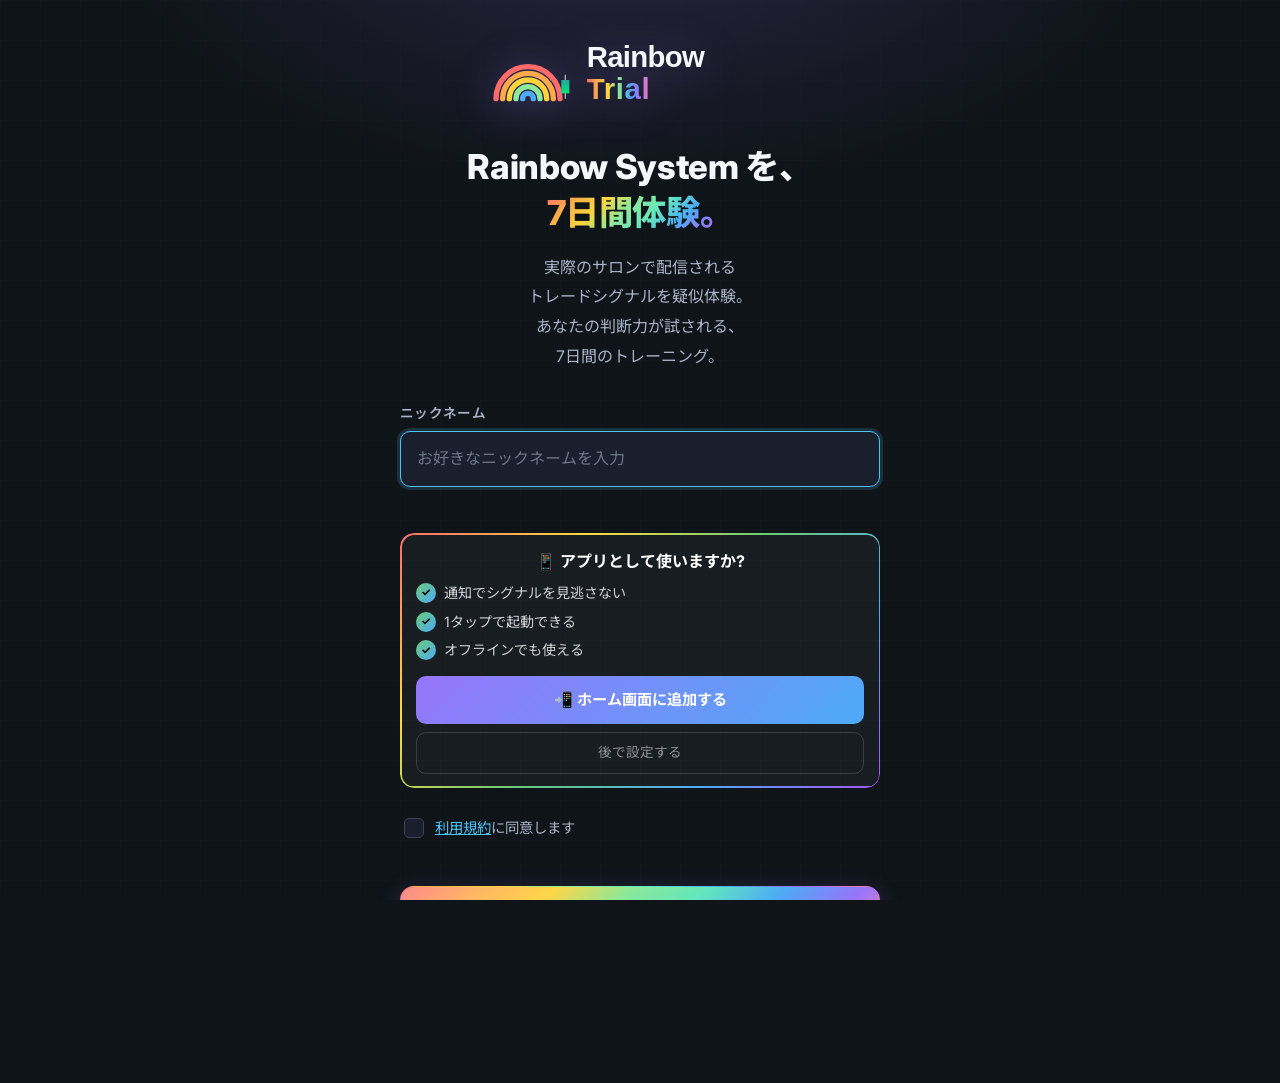
==== commit 174fe5fd: "PWAインストール導線を3箇所に設置 - Welcome画面: ニックネーム入力後にインストール推奨セクション追加(虹色枠カード) - メインアプリ: タブバー上部に常時固定バナー(24時間dismi" ====
--- a/index.html
+++ b/index.html
@@ -4,23 +4,27 @@
   <meta charset="UTF-8">
   <meta name="viewport" content="width=device-width, initial-scale=1.0, maximum-scale=5.0, viewport-fit=cover">
   <meta name="theme-color" content="#9775FA">
-  <meta name="description" content="Rainbow System を、7日間体験。実際のサロンで配信されるトレードシグナルを疑似体験できるトレーニングアプリ。">
+  <meta name="description" content="FXサロン「Rainbow Salon」の半裁量システム『Rainbow System』を7日間限定で体験。シグナル受信からチャート判定、トレードまでを疑似体験できます。完全無料、登録不要。">
+  <meta name="keywords" content="FX,体験,シミュレーター,Rainbow,シグナル,半裁量,トレード">
   <meta name="format-detection" content="telephone=no">
   <meta name="apple-mobile-web-app-capable" content="yes">
   <meta name="apple-mobile-web-app-status-bar-style" content="black-translucent">
   <meta name="mobile-web-app-capable" content="yes">
 
   <!-- OGP -->
-  <meta property="og:title" content="Rainbow Trial — Rainbow System を、7日間体験。">
-  <meta property="og:description" content="Rainbow System を疑似体験できる、7日間のトレーニングアプリ。">
+  <meta property="og:title" content="Rainbow Trial - 7日間でFXシステムを体験">
+  <meta property="og:description" content="本物のFXシステムを7日間体験。あなたの判定力が試されます🌈">
   <meta property="og:type" content="website">
   <meta property="og:image" content="assets/og-image.svg">
   <meta property="og:image:type" content="image/svg+xml">
   <meta property="og:image:width" content="1200">
   <meta property="og:image:height" content="630">
+  <!-- Twitter Card (技術的メタタグ: シェア機能は実装しない) -->
   <meta name="twitter:card" content="summary_large_image">
-
-  <title>Rainbow Trial</title>
+  <meta name="twitter:title" content="Rainbow Trial - 7日間でFXシステムを体験">
+  <meta name="twitter:description" content="本物のFXシステムを7日間体験。あなたの判定力が試されます🌈">
+
+  <title>Rainbow Trial - Rainbow System を 7日間体験</title>
 
   <!-- PWA -->
   <link rel="manifest" href="manifest.json">
@@ -45,15 +49,18 @@
   <link rel="preconnect" href="https://fonts.googleapis.com">
   <link rel="preconnect" href="https://fonts.gstatic.com" crossorigin>
 
+  <link rel="stylesheet" href="css/install.css?v=20260416-p6">
   <link rel="stylesheet" href="css/style.css?v=20260416-pwa">
   <link rel="stylesheet" href="css/components.css?v=20260416-pwa">
   <link rel="stylesheet" href="css/chart.css?v=20260416-pwa">
   <link rel="stylesheet" href="css/effects.css?v=20260416-p3">
+  <link rel="stylesheet" href="css/phase4.css?v=20260416-p5">
+  <link rel="stylesheet" href="css/finale.css?v=20260416-p5">
 
   <style>
     /* 画面切替(index 固有) */
     .screen { display: none; }
-    .screen.is-active { display: block; animation: fadein .22s ease; }
+    .screen.is-active { display: block; animation: fadein .22s ease; overflow-x: hidden; }
 
     /* タブバー非表示時 */
     .tabbar.hidden { display: none; }
@@ -151,6 +158,16 @@
   <!-- ==========================================================================
        タブバー(下部固定、メイン画面のみ表示)
        ========================================================================== -->
+  <!-- インストールバナー(タブバー上部固定) -->
+  <div id="install-banner" role="banner" aria-label="ホーム画面に追加">
+    <div class="install-banner-content">
+      <span class="install-banner-icon">📲</span>
+      <span class="install-banner-text">アプリとしてホーム画面に追加</span>
+      <button class="install-banner-action" type="button">追加方法</button>
+    </div>
+    <button class="install-banner-close" id="install-banner-close" type="button" aria-label="閉じる">×</button>
+  </div>
+
   <nav class="tabbar" id="tabbar" aria-label="メインナビゲーション">
     <div class="tabbar__inner">
       <button class="tabbar__btn is-active" data-tab="home" type="button">
@@ -219,12 +236,19 @@
        アプリ本体: 依存関係順に読み込み
        ========================================================================== -->
   <!-- データ層 -->
-  <script src="js/storage.js?v=20260416-p3"></script>
+  <script src="js/storage.js?v=20260416-p4"></script>
+  <script src="js/install-detector.js?v=20260416-p6"></script>
+  <script src="js/install-modal.js?v=20260416-p6"></script>
+  <script src="js/install-banner.js?v=20260416-p6"></script>
   <script src="data/scenarios.js?v=20260416-pwa"></script>
 
   <!-- Phase 3: データ定義 -->
   <script src="data/achievements-list.js?v=20260416-p3"></script>
   <script src="data/missions-list.js?v=20260416-p3"></script>
+
+  <!-- Phase 4/5: データ定義 -->
+  <script src="data/master-messages.js?v=20260416-p5"></script>
+  <script src="data/members-feed.js?v=20260416-p5"></script>
 
   <!-- 状態・通知 -->
   <script src="js/game-state.js?v=20260416-pwa"></script>
@@ -245,9 +269,16 @@
   <script src="js/judgment-score.js?v=20260416-p3"></script>
   <script src="js/stats.js?v=20260416-p3"></script>
 
+  <!-- Phase 4/5: コアシステム -->
+  <script src="js/master-message.js?v=20260416-p5"></script>
+  <script src="js/members-feed.js?v=20260416-p5"></script>
+  <script src="js/result-card.js?v=20260416-p5"></script>
+  <script src="js/final-screen.js?v=20260416-p5"></script>
+
   <!-- 統合層 -->
-  <script src="js/app.js?v=20260416-p3"></script>
+  <script src="js/app.js?v=20260416-p5"></script>
   <script src="js/phase3-hooks.js?v=20260416-p3"></script>
+  <script src="js/phase4-hooks.js?v=20260416-p5"></script>
 
 </body>
 </html>
--- a/css/install.css
+++ b/css/install.css
@@ -0,0 +1,351 @@
+/* ==========================================================================
+ * Rainbow Trial — css/install.css
+ * PWAインストール導線: welcome セクション / 固定バナー / 詳細モーダル
+ * ========================================================================== */
+
+/* --------------------------------------------------------------------------
+ * 1. Welcome 画面: インストール推奨セクション
+ * -------------------------------------------------------------------------- */
+.install-section {
+  width: 100%;
+  border-radius: 14px;
+  padding: 18px 16px 14px;
+  margin: 12px 0;
+  background: rgba(255,255,255,0.04);
+  position: relative;
+  overflow: hidden;
+}
+.install-section::before {
+  content: '';
+  position: absolute;
+  inset: 0;
+  border-radius: 14px;
+  padding: 1.5px;
+  background: linear-gradient(135deg, #FF6B6B, #FFD93D, #6BCB77, #4DABF7, #A855F7);
+  -webkit-mask: linear-gradient(#fff 0 0) content-box, linear-gradient(#fff 0 0);
+  -webkit-mask-composite: xor;
+  mask-composite: exclude;
+  pointer-events: none;
+}
+.install-section-header h3 {
+  font-size: 1rem;
+  font-weight: 700;
+  color: #fff;
+  margin: 0 0 10px;
+}
+.install-benefits {
+  display: flex;
+  flex-direction: column;
+  gap: 6px;
+  margin-bottom: 14px;
+}
+.benefit-item {
+  display: flex;
+  align-items: center;
+  gap: 8px;
+  font-size: 0.88rem;
+  color: rgba(255,255,255,0.8);
+}
+.benefit-icon {
+  width: 20px;
+  height: 20px;
+  border-radius: 50%;
+  background: linear-gradient(135deg, #6BCB77, #4DABF7);
+  display: flex;
+  align-items: center;
+  justify-content: center;
+  font-size: 0.7rem;
+  font-weight: 700;
+  color: #000;
+  flex-shrink: 0;
+}
+.install-button-primary {
+  width: 100%;
+  padding: 12px;
+  border-radius: 10px;
+  border: none;
+  background: linear-gradient(135deg, #9775FA, #4DABF7);
+  color: #fff;
+  font-size: 0.95rem;
+  font-weight: 700;
+  cursor: pointer;
+  margin-bottom: 8px;
+  transition: opacity 0.15s;
+}
+.install-button-primary:active { opacity: 0.8; }
+.install-skip-btn {
+  width: 100%;
+  padding: 9px;
+  border-radius: 10px;
+  border: 1px solid rgba(255,255,255,0.15);
+  background: transparent;
+  color: rgba(255,255,255,0.5);
+  font-size: 0.85rem;
+  cursor: pointer;
+  transition: color 0.15s;
+}
+.install-skip-btn:active { color: rgba(255,255,255,0.8); }
+
+/* --------------------------------------------------------------------------
+ * 2. 固定バナー (index.html タブバー上部)
+ * -------------------------------------------------------------------------- */
+#install-banner {
+  display: none; /* JS で show */
+  position: fixed;
+  bottom: 60px; /* タブバー高さ分 */
+  left: 0;
+  right: 0;
+  z-index: 800;
+  align-items: center;
+  height: 48px;
+  background: linear-gradient(90deg,
+    rgba(255,107,107,0.85) 0%,
+    rgba(255,217,61,0.85) 25%,
+    rgba(107,203,119,0.85) 50%,
+    rgba(77,171,247,0.85) 75%,
+    rgba(168,85,247,0.85) 100%);
+  backdrop-filter: blur(10px);
+  -webkit-backdrop-filter: blur(10px);
+  padding: 0 8px 0 12px;
+}
+.install-banner-content {
+  flex: 1;
+  display: flex;
+  align-items: center;
+  gap: 8px;
+  min-width: 0;
+  overflow: hidden;
+}
+.install-banner-icon {
+  font-size: 1.1rem;
+  flex-shrink: 0;
+}
+.install-banner-text {
+  flex: 1;
+  font-size: 0.82rem;
+  font-weight: 600;
+  color: #fff;
+  white-space: nowrap;
+  overflow: hidden;
+  text-overflow: ellipsis;
+  text-shadow: 0 1px 2px rgba(0,0,0,0.3);
+}
+.install-banner-action {
+  background: rgba(0,0,0,0.25);
+  border: 1px solid rgba(255,255,255,0.4);
+  border-radius: 20px;
+  color: #fff;
+  font-size: 0.78rem;
+  font-weight: 700;
+  padding: 4px 12px;
+  cursor: pointer;
+  flex-shrink: 0;
+  white-space: nowrap;
+  transition: background 0.15s;
+}
+.install-banner-action:active { background: rgba(0,0,0,0.45); }
+.install-banner-close {
+  background: transparent;
+  border: none;
+  color: rgba(255,255,255,0.8);
+  font-size: 1.2rem;
+  padding: 8px 6px;
+  cursor: pointer;
+  flex-shrink: 0;
+  line-height: 1;
+}
+.install-banner-close:active { color: #fff; }
+
+/* --------------------------------------------------------------------------
+ * 3. 詳細モーダル
+ * -------------------------------------------------------------------------- */
+.install-modal-overlay {
+  position: fixed;
+  inset: 0;
+  z-index: 9000;
+  background: rgba(0,0,0,0.7);
+  display: flex;
+  align-items: flex-end;
+  justify-content: center;
+  opacity: 0;
+  transition: opacity 0.2s ease;
+  padding: 0;
+}
+.install-modal-overlay--open {
+  opacity: 1;
+}
+.install-modal {
+  width: 100%;
+  max-width: 560px;
+  background: #1A1A2E;
+  border-radius: 20px 20px 0 0;
+  padding: 20px 20px 32px;
+  position: relative;
+  transform: translateY(20px);
+  transition: transform 0.25s ease;
+  max-height: 85vh;
+  overflow-y: auto;
+  -webkit-overflow-scrolling: touch;
+}
+.install-modal-overlay--open .install-modal {
+  transform: translateY(0);
+}
+.install-modal__close {
+  position: absolute;
+  top: 12px;
+  right: 14px;
+  background: rgba(255,255,255,0.1);
+  border: none;
+  color: #fff;
+  font-size: 1.2rem;
+  width: 32px;
+  height: 32px;
+  border-radius: 50%;
+  cursor: pointer;
+  display: flex;
+  align-items: center;
+  justify-content: center;
+}
+.install-modal__header {
+  text-align: center;
+  margin-bottom: 18px;
+  padding-right: 24px;
+}
+.install-modal__header h2 {
+  font-size: 1.1rem;
+  font-weight: 700;
+  color: #fff;
+  margin: 0 0 4px;
+}
+.install-modal__header p {
+  font-size: 0.82rem;
+  color: rgba(255,255,255,0.5);
+  margin: 0;
+}
+
+/* タブ */
+.install-modal__tabs {
+  display: flex;
+  gap: 6px;
+  margin-bottom: 18px;
+}
+.install-modal__tab {
+  flex: 1;
+  padding: 8px 0;
+  border-radius: 8px;
+  border: 1px solid rgba(255,255,255,0.15);
+  background: transparent;
+  color: rgba(255,255,255,0.5);
+  font-size: 0.85rem;
+  font-weight: 600;
+  cursor: pointer;
+  transition: all 0.15s;
+}
+.install-modal__tab.is-active {
+  background: linear-gradient(135deg, #9775FA, #4DABF7);
+  border-color: transparent;
+  color: #fff;
+}
+
+/* 手順コンテンツ */
+.install-modal__instruction { display: none; }
+.install-modal__instruction.is-active { display: block; }
+
+.install-modal__steps {
+  list-style: none;
+  padding: 0;
+  margin: 0 0 12px;
+  display: flex;
+  flex-direction: column;
+  gap: 14px;
+}
+.install-modal__steps li {
+  display: flex;
+  align-items: flex-start;
+  gap: 12px;
+  font-size: 0.9rem;
+  color: rgba(255,255,255,0.85);
+  line-height: 1.55;
+}
+.install-step__num {
+  width: 26px;
+  height: 26px;
+  border-radius: 50%;
+  background: linear-gradient(135deg, #9775FA, #4DABF7);
+  color: #fff;
+  font-size: 0.78rem;
+  font-weight: 700;
+  display: flex;
+  align-items: center;
+  justify-content: center;
+  flex-shrink: 0;
+  margin-top: 1px;
+}
+.install-modal__note {
+  font-size: 0.78rem;
+  color: rgba(255,255,255,0.35);
+  margin-top: 8px;
+}
+.install-modal__divider {
+  text-align: center;
+  color: rgba(255,255,255,0.35);
+  font-size: 0.78rem;
+  margin: 10px 0 14px;
+}
+.install-modal__native-btn {
+  margin-bottom: 4px;
+}
+
+/* --------------------------------------------------------------------------
+ * 4. インストール成功トースト
+ * -------------------------------------------------------------------------- */
+.install-success-toast {
+  position: fixed;
+  bottom: 80px;
+  left: 50%;
+  transform: translateX(-50%) translateY(20px);
+  background: linear-gradient(135deg, #6BCB77, #4DABF7);
+  color: #000;
+  font-weight: 700;
+  font-size: 0.85rem;
+  padding: 10px 18px;
+  border-radius: 24px;
+  z-index: 9999;
+  opacity: 0;
+  transition: opacity 0.3s, transform 0.3s;
+  white-space: nowrap;
+  max-width: 90vw;
+  text-align: center;
+}
+.install-success-toast.is-visible {
+  opacity: 1;
+  transform: translateX(-50%) translateY(0);
+}
+
+/* --------------------------------------------------------------------------
+ * 5. ひかりモーダル: インストールボタン
+ * -------------------------------------------------------------------------- */
+.message-action-btn {
+  display: block;
+  width: 100%;
+  margin-top: 14px;
+  padding: 11px 16px;
+  border-radius: 10px;
+  border: none;
+  background: linear-gradient(135deg, #9775FA, #4DABF7);
+  color: #fff;
+  font-size: 0.92rem;
+  font-weight: 700;
+  cursor: pointer;
+  text-align: center;
+  transition: opacity 0.15s;
+}
+.message-action-btn:active { opacity: 0.8; }
+
+/* --------------------------------------------------------------------------
+ * @media: インストール済みなら非表示
+ * -------------------------------------------------------------------------- */
+@media (display-mode: standalone) {
+  #install-banner,
+  .install-section { display: none !important; }
+}
--- a/css/style.css
+++ b/css/style.css
@@ -117,9 +117,13 @@
 *, *::before, *::after { box-sizing: border-box; }
 
 html, body { height: 100%; }
-html { -webkit-text-size-adjust: 100%; }
+html {
+  -webkit-text-size-adjust: 100%;
+  overflow-x: hidden; /* 横スクロール防止: fixed要素のズレを防ぐ */
+}
 
 body {
+  overflow-x: hidden; /* 横スクロール防止 */
   margin: 0;
   background: var(--bg-primary);
   color: var(--text-primary);
@@ -348,6 +352,19 @@
   border-radius: 0 0 2px 2px;
 }
 
+/* 5ボタン時の小画面対応: 375px以下でテキストラベルを非表示 */
+@media (max-width: 375px) {
+  .tabbar__btn > span:not(.tabbar__icon) {
+    display: none;
+  }
+  .tabbar__btn {
+    padding: 6px 0;
+  }
+  .tabbar__btn .tabbar__icon {
+    font-size: 1.4rem;
+  }
+}
+
 /* セクションタイトル */
 .section-title {
   font-size: 0.8rem;
--- a/css/components.css
+++ b/css/components.css
@@ -1271,7 +1271,7 @@
 .ach-card__prog-num { color: var(--text-muted); }
 
 /* ---- 統計ページ ---- */
-.stats-page { padding: var(--sp-2) 0 var(--sp-8); }
+.stats-page { padding: var(--sp-2) 0 var(--sp-8); overflow-x: hidden; }
 .stats-section { margin-bottom: 20px; }
 .stats-section__title {
   font-size: 0.88rem; font-weight: 700; color: var(--text-muted);
@@ -1295,8 +1295,15 @@
 .stats-rarity-list { display: flex; flex-direction: column; gap: 10px; }
 .stats-rarity-row {
   display: grid;
-  grid-template-columns: 80px 40px 90px 36px 70px 1fr;
-  align-items: center; gap: 6px; font-size: 0.8rem;
+  grid-template-columns: minmax(60px,80px) 38px minmax(70px,90px) 34px minmax(54px,70px) 1fr;
+  align-items: center; gap: 4px; font-size: 0.78rem;
+}
+@media (max-width: 360px) {
+  .stats-rarity-row {
+    grid-template-columns: 58px 34px 62px 30px 48px 1fr;
+    font-size: 0.72rem;
+    gap: 3px;
+  }
 }
 .stats-rarity-row__name  { font-weight: 700; }
 .stats-rarity-row__rate  { font-weight: 700; text-align: right; }
--- a/css/phase4.css
+++ b/css/phase4.css
@@ -0,0 +1,689 @@
+/* ==========================================================================
+ * Rainbow Trial — css/phase4.css
+ * Phase 4: マスターメッセージ / メンバーフィード / 最終画面 / シェア
+ * ========================================================================== */
+
+/* ==========================================================================
+   1. マスターメッセージモーダル
+   ========================================================================== */
+
+.master-msg-overlay {
+  display: flex;
+  align-items: center;
+  justify-content: center;
+  position: fixed;
+  inset: 0;
+  z-index: 10000;
+  background: rgba(0, 0, 0, 0.75);
+  backdrop-filter: blur(6px);
+  opacity: 0;
+  transition: opacity 0.35s ease;
+}
+
+.master-msg-overlay--enter {
+  opacity: 1;
+}
+
+.master-msg-overlay--leave {
+  opacity: 0;
+  pointer-events: none;
+}
+
+.master-msg-card {
+  position: relative;
+  background: var(--bg-card);
+  border-radius: 20px;
+  padding: 28px 24px 24px;
+  max-width: 360px;
+  width: calc(100% - 32px);
+  border: 1px solid rgba(151, 117, 250, 0.3);
+  box-shadow: 0 0 40px rgba(151, 117, 250, 0.25);
+  text-align: center;
+  transform: translateY(20px) scale(0.96);
+  transition: transform 0.35s cubic-bezier(0.34, 1.56, 0.64, 1);
+}
+
+.master-msg-overlay--enter .master-msg-card {
+  transform: translateY(0) scale(1);
+}
+
+.master-msg-overlay--special .master-msg-card {
+  border-color: rgba(255, 215, 0, 0.4);
+  box-shadow: 0 0 40px rgba(255, 215, 0, 0.2);
+}
+
+.master-msg__badge {
+  display: inline-block;
+  font-size: 0.72rem;
+  font-weight: 700;
+  letter-spacing: 0.8px;
+  color: #9775FA;
+  background: rgba(151, 117, 250, 0.15);
+  border-radius: 100px;
+  padding: 3px 10px;
+  margin-bottom: 14px;
+}
+
+.master-msg__avatar {
+  font-size: 2.8rem;
+  line-height: 1;
+  margin-bottom: 10px;
+  display: block;
+}
+
+.master-msg__title {
+  font-size: 1.15rem;
+  font-weight: 700;
+  color: var(--text-primary);
+  margin-bottom: 14px;
+  line-height: 1.4;
+}
+
+.master-msg__body {
+  font-size: 0.9rem;
+  color: var(--text-secondary);
+  line-height: 1.8;
+  margin-bottom: 14px;
+  text-align: left;
+}
+
+.master-msg__tips {
+  background: rgba(151, 117, 250, 0.08);
+  border-radius: 10px;
+  padding: 12px 14px;
+  margin-bottom: 14px;
+  text-align: left;
+}
+
+.master-msg__tip {
+  font-size: 0.85rem;
+  color: var(--text-secondary);
+  line-height: 1.6;
+  padding: 2px 0;
+}
+
+.master-msg__from {
+  font-size: 0.82rem;
+  color: var(--text-muted);
+  margin-bottom: 16px;
+  font-style: italic;
+  text-align: right;
+}
+
+.master-msg__close {
+  width: 100%;
+}
+
+/* ==========================================================================
+   2. メンバーフィード
+   ========================================================================== */
+
+.feed-card {
+  margin: var(--sp-4) 0;
+}
+
+.feed-card__header {
+  display: flex;
+  align-items: center;
+  gap: 8px;
+  margin-bottom: 10px;
+}
+
+.feed-card__icon {
+  font-size: 1.1rem;
+}
+
+.feed-card__title {
+  font-size: 0.9rem;
+  font-weight: 700;
+  color: var(--text-primary);
+  flex: 1;
+}
+
+.feed-card__live {
+  font-size: 0.7rem;
+  color: #10B981;
+  font-weight: 700;
+  animation: blink-live 1.5s ease infinite;
+}
+
+@keyframes blink-live {
+  0%, 100% { opacity: 1; }
+  50%       { opacity: 0.4; }
+}
+
+.feed-card__list {
+  display: flex;
+  flex-direction: column;
+  gap: 8px;
+}
+
+.feed-item {
+  display: flex;
+  align-items: flex-start;
+  gap: 10px;
+  padding: 8px 10px;
+  border-radius: 8px;
+  background: rgba(255, 255, 255, 0.03);
+  border-left: 3px solid rgba(255, 255, 255, 0.08);
+  transition: transform 0.3s ease, opacity 0.3s ease;
+}
+
+.feed-item--new {
+  opacity: 0;
+  transform: translateY(-8px);
+}
+
+.feed-item--enter {
+  opacity: 1;
+  transform: translateY(0);
+}
+
+.feed-item--good      { border-left-color: rgba(74, 222, 128, 0.5); }
+.feed-item--rare      { border-left-color: rgba(59, 130, 246, 0.6); }
+.feed-item--epic      { border-left-color: rgba(168, 85, 247, 0.7); }
+.feed-item--legendary { border-left-color: rgba(250, 204, 21, 0.8); background: rgba(250, 204, 21, 0.04); }
+
+.feed-item__avatar {
+  font-size: 1.3rem;
+  line-height: 1;
+  flex-shrink: 0;
+  margin-top: 2px;
+}
+
+.feed-item__body {
+  flex: 1;
+  min-width: 0;
+}
+
+.feed-item__msg {
+  font-size: 0.85rem;
+  color: var(--text-secondary);
+  line-height: 1.45;
+  word-break: break-word;
+}
+
+.feed-item__time {
+  font-size: 0.72rem;
+  color: var(--text-muted);
+  white-space: nowrap;
+  flex-shrink: 0;
+}
+
+/* ==========================================================================
+   3. Day 7 最終画面
+   ========================================================================== */
+
+.final-screen-overlay {
+  position: fixed;
+  inset: 0;
+  z-index: 9000;
+  background: linear-gradient(160deg, #0A0A1A 0%, #12122A 50%, #0A0A1A 100%);
+  overflow-y: auto;
+  -webkit-overflow-scrolling: touch;
+  opacity: 0;
+  transition: opacity 0.5s ease;
+}
+
+.final-screen-overlay--enter {
+  opacity: 1;
+}
+
+.final-screen {
+  max-width: 480px;
+  margin: 0 auto;
+  padding: 48px 20px 80px;
+  text-align: center;
+}
+
+/* ヘッダー */
+.final-screen__header {
+  margin-bottom: 32px;
+}
+
+.final-screen__logo {
+  font-size: 0.85rem;
+  font-weight: 700;
+  color: rgba(255,255,255,0.4);
+  letter-spacing: 1px;
+  margin-bottom: 12px;
+}
+
+.final-screen__title {
+  font-size: 1.8rem;
+  font-weight: 800;
+  background: linear-gradient(135deg, #9775FA, #38BDF8, #34D399);
+  -webkit-background-clip: text;
+  -webkit-text-fill-color: transparent;
+  background-clip: text;
+  margin-bottom: 8px;
+  line-height: 1.2;
+}
+
+.final-screen__subtitle {
+  font-size: 0.95rem;
+  color: rgba(255,255,255,0.6);
+}
+
+/* ランクバッジ */
+.final-rank-section {
+  margin-bottom: 32px;
+}
+
+.final-rank-badge {
+  display: inline-flex;
+  flex-direction: column;
+  align-items: center;
+  justify-content: center;
+  width: 140px;
+  height: 140px;
+  border-radius: 50%;
+  border: 4px solid #9775FA;
+  background: rgba(0, 0, 0, 0.4);
+  margin: 0 auto 12px;
+  transform: scale(0.5);
+  opacity: 0;
+  transition: transform 0.6s cubic-bezier(0.34, 1.56, 0.64, 1),
+              opacity 0.4s ease,
+              box-shadow 0.6s ease;
+}
+
+.final-rank-badge--reveal {
+  transform: scale(1);
+  opacity: 1;
+  box-shadow: 0 0 40px currentColor, 0 0 80px rgba(151, 117, 250, 0.3);
+}
+
+.final-rank-badge__icon {
+  font-size: 2.5rem;
+  line-height: 1;
+}
+
+.final-rank-badge__label {
+  font-size: 2rem;
+  font-weight: 900;
+  line-height: 1;
+  margin-top: 4px;
+}
+
+.final-rank-badge__title {
+  font-size: 0.68rem;
+  color: rgba(255,255,255,0.6);
+  margin-top: 2px;
+  text-align: center;
+}
+
+.final-rank-score {
+  font-size: 0.95rem;
+  color: rgba(255,255,255,0.6);
+}
+
+.final-rank-score span {
+  font-weight: 700;
+  color: #9775FA;
+  font-size: 1.1rem;
+}
+
+/* 成績グリッド */
+.final-stats-grid {
+  display: grid;
+  grid-template-columns: 1fr 1fr;
+  gap: 10px;
+  margin-bottom: 20px;
+}
+
+.final-stat-card {
+  background: rgba(255,255,255,0.05);
+  border-radius: 12px;
+  padding: 14px 10px;
+  border: 1px solid rgba(255,255,255,0.07);
+}
+
+.final-stat-card__label {
+  font-size: 0.72rem;
+  color: rgba(255,255,255,0.45);
+  margin-bottom: 6px;
+  letter-spacing: 0.5px;
+}
+
+.final-stat-card__value {
+  font-size: 1.4rem;
+  font-weight: 700;
+  color: #FFFFFF;
+}
+
+.final-stat-card__unit {
+  font-size: 0.72rem;
+  color: rgba(255,255,255,0.5);
+  margin-left: 2px;
+}
+
+/* レベルカード */
+.final-level-card {
+  display: flex;
+  align-items: center;
+  gap: 12px;
+  background: rgba(151, 117, 250, 0.1);
+  border: 1px solid rgba(151, 117, 250, 0.25);
+  border-radius: 12px;
+  padding: 12px 16px;
+  margin-bottom: 20px;
+  text-align: left;
+}
+
+.final-level-icon {
+  font-size: 1.8rem;
+  flex-shrink: 0;
+}
+
+.final-level-name {
+  font-size: 0.9rem;
+  color: var(--text-primary);
+  font-weight: 600;
+}
+
+.final-level-lv {
+  font-size: 0.78rem;
+  color: rgba(255,255,255,0.5);
+  margin-top: 2px;
+}
+
+/* 成長グラフ */
+.final-chart-section {
+  margin-bottom: 28px;
+}
+
+.final-chart-title {
+  font-size: 0.88rem;
+  font-weight: 700;
+  color: rgba(255,255,255,0.6);
+  margin-bottom: 10px;
+  text-align: left;
+}
+
+.final-chart-wrap {
+  border-radius: 10px;
+  overflow: hidden;
+  background: rgba(255,255,255,0.04);
+  border: 1px solid rgba(255,255,255,0.07);
+  height: 140px;
+}
+
+.final-chart-wrap canvas {
+  display: block;
+  width: 100%;
+  height: 140px;
+}
+
+/* LINE セクション */
+.final-line-section {
+  background: linear-gradient(135deg, rgba(6,200,75,0.12), rgba(6,200,75,0.06));
+  border: 1px solid rgba(6, 200, 75, 0.25);
+  border-radius: 16px;
+  padding: 20px 18px;
+  margin-bottom: 20px;
+}
+
+.final-line-title {
+  font-size: 1.05rem;
+  font-weight: 700;
+  color: #FFFFFF;
+  margin-bottom: 6px;
+}
+
+.final-line-subtitle {
+  font-size: 0.85rem;
+  color: rgba(255,255,255,0.65);
+  margin-bottom: 14px;
+  line-height: 1.5;
+}
+
+.final-benefits {
+  margin-bottom: 14px;
+}
+
+.final-benefit {
+  font-size: 0.85rem;
+  color: rgba(255,255,255,0.8);
+  padding: 5px 0;
+  line-height: 1.4;
+  text-align: left;
+}
+
+.final-line-qr-wrap {
+  margin-bottom: 14px;
+}
+
+.final-line-qr {
+  width: 120px;
+  height: 120px;
+  border-radius: 8px;
+  border: 2px solid rgba(255,255,255,0.15);
+  display: block;
+  margin: 0 auto;
+}
+
+.final-line-qr-fallback {
+  width: 120px;
+  height: 80px;
+  border-radius: 8px;
+  border: 1px dashed rgba(255,255,255,0.2);
+  display: flex;
+  flex-direction: column;
+  align-items: center;
+  justify-content: center;
+  margin: 0 auto;
+  padding: 8px;
+}
+
+/* LINE ボタン */
+.btn--line {
+  background: #06C84B;
+  color: #FFFFFF;
+  font-weight: 700;
+  border: none;
+  display: flex;
+  align-items: center;
+  justify-content: center;
+  gap: 8px;
+  padding: 14px;
+  border-radius: 12px;
+  font-size: 1rem;
+  text-decoration: none;
+  transition: background 0.2s ease, transform 0.1s ease;
+}
+
+.btn--line:hover { background: #05A83E; }
+.btn--line:active { transform: scale(0.98); }
+
+.btn--line__icon {
+  font-size: 1.2rem;
+  font-weight: 900;
+  font-style: normal;
+}
+
+/* シェアセクション */
+.final-share-section {
+  margin-bottom: 20px;
+}
+
+.final-share-title {
+  font-size: 0.88rem;
+  color: rgba(255,255,255,0.5);
+  margin-bottom: 10px;
+  font-weight: 600;
+}
+
+.final-share-btns {
+  display: flex;
+  gap: 10px;
+}
+
+.btn--share-twitter {
+  flex: 1;
+  background: #000000;
+  color: #FFFFFF;
+  border: 1px solid rgba(255,255,255,0.2);
+  border-radius: 10px;
+  padding: 10px 8px;
+  font-size: 0.85rem;
+  font-weight: 700;
+  cursor: pointer;
+  transition: background 0.2s;
+}
+
+.btn--share-twitter:hover { background: #1a1a2e; }
+
+.btn--share-img {
+  flex: 1;
+  background: rgba(151, 117, 250, 0.15);
+  color: #9775FA;
+  border: 1px solid rgba(151, 117, 250, 0.35);
+  border-radius: 10px;
+  padding: 10px 8px;
+  font-size: 0.85rem;
+  font-weight: 700;
+  cursor: pointer;
+  transition: background 0.2s;
+}
+
+.btn--share-img:hover { background: rgba(151, 117, 250, 0.25); }
+
+/* ホームに戻る */
+.final-replay-section {
+  margin-top: 24px;
+}
+
+/* ==========================================================================
+   4. ホーム画面 — Day 達成バナー(Day 完了時に表示)
+   ========================================================================== */
+
+.day-clear-banner {
+  background: linear-gradient(135deg, rgba(151, 117, 250, 0.15), rgba(59, 130, 246, 0.1));
+  border: 1px solid rgba(151, 117, 250, 0.3);
+  border-radius: 12px;
+  padding: 12px 16px;
+  margin: var(--sp-4) 0;
+  display: flex;
+  align-items: center;
+  gap: 12px;
+}
+
+.day-clear-banner__icon { font-size: 1.6rem; }
+
+.day-clear-banner__text {
+  flex: 1;
+}
+
+.day-clear-banner__title {
+  font-size: 0.9rem;
+  font-weight: 700;
+  color: var(--text-primary);
+}
+
+.day-clear-banner__sub {
+  font-size: 0.78rem;
+  color: var(--text-muted);
+  margin-top: 2px;
+}
+
+/* ==========================================================================
+   5. ホーム画面 — マスターメッセージプレビューカード
+   ========================================================================== */
+
+.master-msg-preview {
+  display: flex;
+  align-items: center;
+  gap: 12px;
+  background: rgba(255, 215, 0, 0.07);
+  border: 1px solid rgba(255, 215, 0, 0.2);
+  border-radius: 12px;
+  padding: 12px 14px;
+  margin: var(--sp-4) 0;
+  cursor: pointer;
+  transition: background 0.2s;
+}
+
+.master-msg-preview:hover { background: rgba(255, 215, 0, 0.12); }
+
+.master-msg-preview__icon { font-size: 1.4rem; }
+
+.master-msg-preview__text { flex: 1; }
+
+.master-msg-preview__title {
+  font-size: 0.88rem;
+  font-weight: 700;
+  color: #FFD700;
+}
+
+.master-msg-preview__sub {
+  font-size: 0.78rem;
+  color: rgba(255,255,255,0.5);
+  margin-top: 2px;
+}
+
+.master-msg-preview__arrow {
+  color: rgba(255,215,0,0.5);
+  font-size: 1.1rem;
+}
+
+/* ==========================================================================
+   6. 最終画面トリガーボタン(Day 7 完了時、ホーム画面)
+   ========================================================================== */
+
+.final-cta-banner {
+  background: linear-gradient(135deg, #1A0A2E, #0A1A2E);
+  border: 1px solid rgba(151, 117, 250, 0.4);
+  border-radius: 16px;
+  padding: 20px;
+  margin: var(--sp-4) 0;
+  text-align: center;
+  position: relative;
+  overflow: hidden;
+}
+
+.final-cta-banner::before {
+  content: '';
+  position: absolute;
+  top: 0; left: 0; right: 0;
+  height: 3px;
+  background: linear-gradient(90deg, #FF0080, #FF8C00, #FFD700, #00FF87, #00BFFF, #7B68EE, #FF0080);
+}
+
+.final-cta-banner__title {
+  font-size: 1.1rem;
+  font-weight: 800;
+  background: linear-gradient(135deg, #9775FA, #38BDF8);
+  -webkit-background-clip: text;
+  -webkit-text-fill-color: transparent;
+  background-clip: text;
+  margin-bottom: 6px;
+}
+
+.final-cta-banner__sub {
+  font-size: 0.85rem;
+  color: rgba(255,255,255,0.55);
+  margin-bottom: 14px;
+}
+
+/* ==========================================================================
+   prefers-reduced-motion
+   ========================================================================== */
+@media (prefers-reduced-motion: reduce) {
+  .master-msg-card,
+  .final-rank-badge,
+  .feed-item {
+    transition: none !important;
+    animation: none !important;
+  }
+
+  .master-msg-overlay,
+  .final-screen-overlay {
+    transition: none !important;
+  }
+
+  .final-rank-badge {
+    transform: scale(1) !important;
+    opacity: 1 !important;
+  }
+}
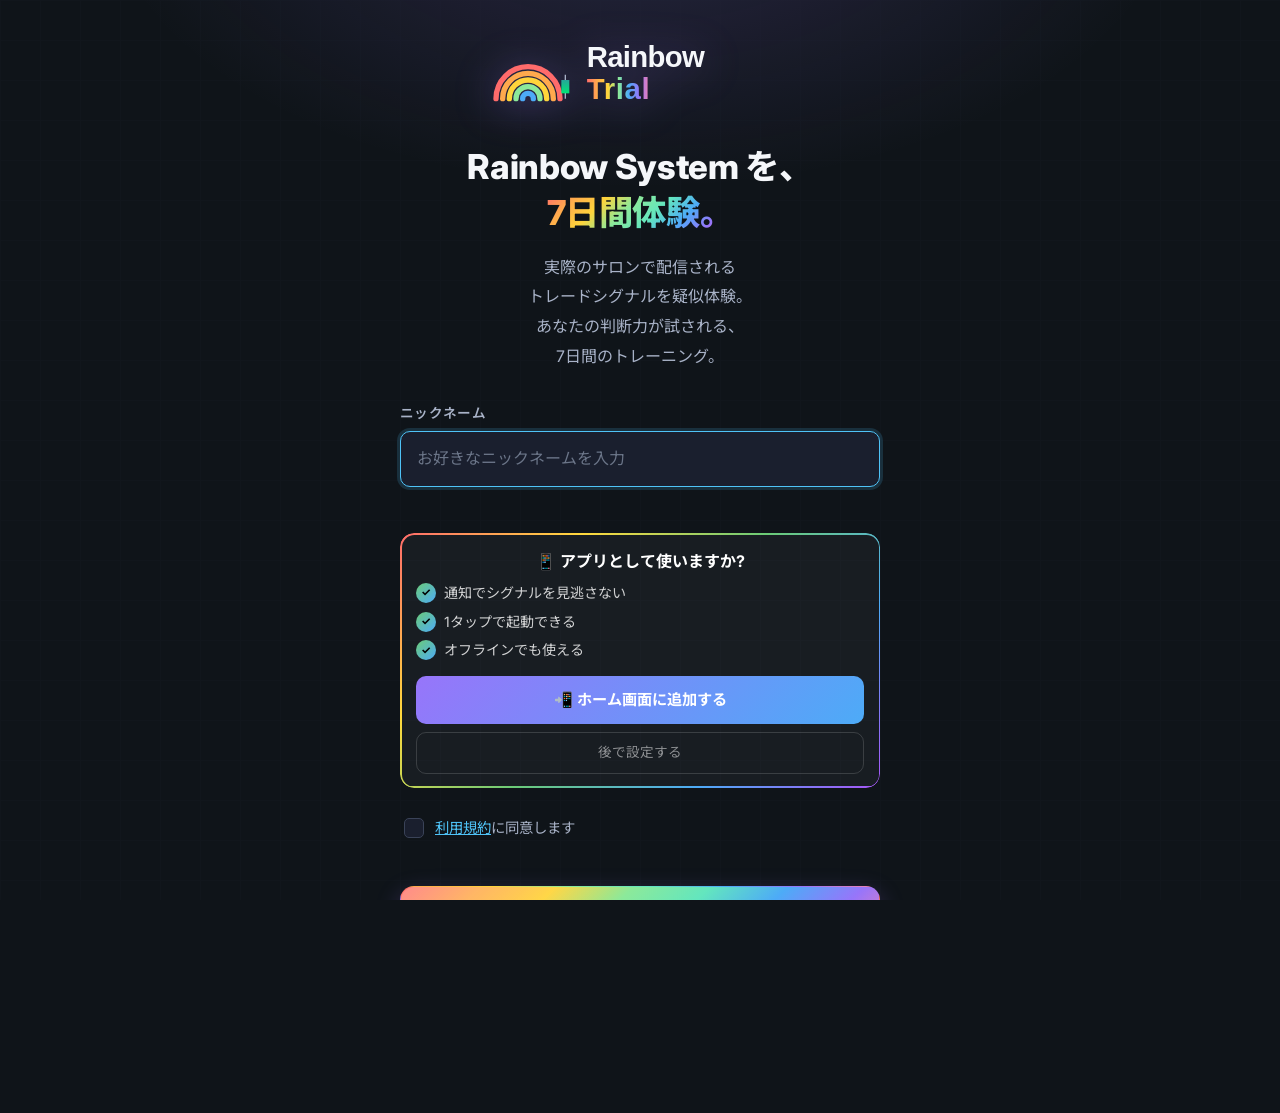
==== commit b679eda3: "fix(pwa): add early beforeinstallprompt capture + manifest id + PWA diagnosis modal - index.html / w" ====
--- a/index.html
+++ b/index.html
@@ -48,6 +48,16 @@
 
   <link rel="preconnect" href="https://fonts.googleapis.com">
   <link rel="preconnect" href="https://fonts.gstatic.com" crossorigin>
+
+  <!-- beforeinstallprompt を最速でキャプチャ(DOMContentLoaded より前) -->
+  <script>
+    window._deferredInstallPrompt = null;
+    window.addEventListener('beforeinstallprompt', function(e) {
+      e.preventDefault();
+      window._deferredInstallPrompt = e;
+      console.log('[PWA] beforeinstallprompt captured early');
+    });
+  </script>
 
   <link rel="stylesheet" href="css/install.css?v=20260416-p6">
   <link rel="stylesheet" href="css/style.css?v=20260416-pwa">
@@ -237,9 +247,10 @@
        ========================================================================== -->
   <!-- データ層 -->
   <script src="js/storage.js?v=20260416-p4"></script>
-  <script src="js/install-detector.js?v=20260416-p6"></script>
-  <script src="js/install-modal.js?v=20260416-p6"></script>
-  <script src="js/install-banner.js?v=20260416-p6"></script>
+  <script src="js/install-detector.js?v=20260416-p7"></script>
+  <script src="js/install-handler.js?v=20260416-p7"></script>
+  <script src="js/install-modal.js?v=20260416-p7"></script>
+  <script src="js/install-banner.js?v=20260416-p7"></script>
   <script src="data/scenarios.js?v=20260416-pwa"></script>
 
   <!-- Phase 3: データ定義 -->
--- a/css/install.css
+++ b/css/install.css
@@ -343,6 +343,262 @@
 .message-action-btn:active { opacity: 0.8; }
 
 /* --------------------------------------------------------------------------
+ * 6. インストールガイドオーバーレイ(iOS/Android/PC 共通ベース)
+ * -------------------------------------------------------------------------- */
+.install-guide-overlay {
+  position: fixed;
+  inset: 0;
+  z-index: 9100;
+  background: rgba(0,0,0,0.75);
+  display: flex;
+  align-items: flex-end;
+  justify-content: center;
+  opacity: 0;
+  transition: opacity 0.2s ease;
+}
+.install-guide-overlay.is-open { opacity: 1; }
+
+.install-guide {
+  width: 100%;
+  max-width: 480px;
+  background: #1A1A2E;
+  border-radius: 20px 20px 0 0;
+  padding: 20px 20px 36px;
+  position: relative;
+  transform: translateY(24px);
+  transition: transform 0.25s ease;
+  max-height: 92vh;
+  overflow-y: auto;
+  -webkit-overflow-scrolling: touch;
+}
+.install-guide-overlay.is-open .install-guide {
+  transform: translateY(0);
+}
+
+.install-guide__close {
+  position: absolute;
+  top: 12px; right: 14px;
+  background: rgba(255,255,255,0.1);
+  border: none; color: #fff;
+  font-size: 1.2rem;
+  width: 32px; height: 32px;
+  border-radius: 50%;
+  cursor: pointer;
+  display: flex; align-items: center; justify-content: center;
+  min-height: 44px; min-width: 44px;
+}
+.install-guide__title {
+  font-size: 1.05rem;
+  font-weight: 700;
+  color: #fff;
+  margin: 0 0 4px;
+  padding-right: 30px;
+}
+.install-guide__subtitle {
+  font-size: 0.82rem;
+  color: rgba(255,255,255,0.45);
+  margin: 0 0 16px;
+}
+.install-guide__steps {
+  list-style: none;
+  padding: 0; margin: 0 0 16px;
+  display: flex; flex-direction: column; gap: 14px;
+}
+.install-guide__steps li {
+  display: flex; align-items: flex-start; gap: 12px;
+  font-size: 0.9rem; color: rgba(255,255,255,0.85); line-height: 1.55;
+}
+.install-guide__done {
+  width: 100%;
+  padding: 13px;
+  border-radius: 12px;
+  border: none;
+  background: linear-gradient(135deg, #6BCB77, #4DABF7);
+  color: #000;
+  font-size: 0.95rem;
+  font-weight: 700;
+  cursor: pointer;
+  margin-top: 16px;
+  transition: opacity 0.15s;
+}
+.install-guide__done:active { opacity: 0.8; }
+
+/* --------------------------------------------------------------------------
+ * 7. iOS アニメーションガイド専用
+ * -------------------------------------------------------------------------- */
+.ios-step { display: none; }
+.ios-step.is-active { display: flex; flex-direction: column; align-items: center; }
+
+.ios-step__illust {
+  width: 160px;
+  margin: 0 auto 12px;
+}
+.ios-mockup {
+  width: 100%;
+  height: auto;
+  display: block;
+  filter: drop-shadow(0 4px 16px rgba(0,0,0,0.5));
+}
+
+/* パルスアニメーション(共有ボタン) */
+.share-btn-pulse {
+  animation: share-pulse 1.4s ease-in-out infinite;
+  transform-origin: center;
+  transform-box: fill-box;
+}
+@keyframes share-pulse {
+  0%, 100% { r: 14; opacity: 1; }
+  50%       { r: 17; opacity: 0.75; }
+}
+
+/* ハイライト点滅(メニュー項目) */
+.menu-highlight {
+  animation: menu-blink 1.2s ease-in-out infinite;
+}
+@keyframes menu-blink {
+  0%, 100% { opacity: 0.9; }
+  50%       { opacity: 0.5; }
+}
+
+/* 矢印バウンス */
+.tap-arrow {
+  animation: tap-bounce 0.9s ease-in-out infinite;
+}
+@keyframes tap-bounce {
+  0%, 100% { transform: translateY(0); }
+  50%       { transform: translateY(4px); }
+}
+
+.ios-step__num {
+  font-size: 0.75rem;
+  font-weight: 700;
+  color: rgba(255,255,255,0.4);
+  letter-spacing: 0.08em;
+  margin-bottom: 6px;
+}
+.ios-step__desc {
+  font-size: 0.92rem;
+  color: rgba(255,255,255,0.9);
+  text-align: center;
+  line-height: 1.55;
+  margin: 0;
+}
+
+/* ナビ */
+.ios-guide__nav {
+  display: flex;
+  align-items: center;
+  justify-content: space-between;
+  margin-top: 16px;
+}
+.ios-guide__prev,
+.ios-guide__next {
+  background: rgba(255,255,255,0.08);
+  border: 1px solid rgba(255,255,255,0.15);
+  color: rgba(255,255,255,0.7);
+  font-size: 0.85rem;
+  padding: 8px 14px;
+  border-radius: 8px;
+  cursor: pointer;
+  min-height: 44px;
+  transition: background 0.15s;
+}
+.ios-guide__prev:disabled,
+.ios-guide__next:disabled { opacity: 0.3; cursor: default; }
+.ios-guide__prev:not(:disabled):active,
+.ios-guide__next:not(:disabled):active { background: rgba(255,255,255,0.18); }
+.ios-guide__dots {
+  display: flex; gap: 8px; align-items: center;
+}
+.ios-guide__dot {
+  width: 8px; height: 8px;
+  border-radius: 50%;
+  background: rgba(255,255,255,0.2);
+  cursor: pointer;
+  transition: background 0.2s, transform 0.2s;
+}
+.ios-guide__dot.is-active {
+  background: linear-gradient(135deg, #9775FA, #4DABF7);
+  transform: scale(1.25);
+}
+
+/* --------------------------------------------------------------------------
+ * 8. 成功モーダル
+ * -------------------------------------------------------------------------- */
+.install-success-card {
+  width: 100%;
+  max-width: 480px;
+  background: #1A1A2E;
+  border-radius: 20px 20px 0 0;
+  padding: 32px 24px 40px;
+  text-align: center;
+  transform: translateY(24px);
+  transition: transform 0.25s ease;
+}
+.install-guide-overlay.is-open .install-success-card {
+  transform: translateY(0);
+}
+.install-success-card__icon {
+  font-size: 3rem;
+  margin-bottom: 12px;
+  animation: success-pop 0.5s cubic-bezier(0.34,1.56,0.64,1) both;
+}
+@keyframes success-pop {
+  from { transform: scale(0); opacity: 0; }
+  to   { transform: scale(1); opacity: 1; }
+}
+.install-success-card__title {
+  font-size: 1.4rem;
+  font-weight: 800;
+  background: linear-gradient(135deg, #FFD93D, #6BCB77, #4DABF7);
+  -webkit-background-clip: text;
+  -webkit-text-fill-color: transparent;
+  background-clip: text;
+  margin: 0 0 10px;
+}
+.install-success-card__body {
+  font-size: 0.9rem;
+  color: rgba(255,255,255,0.75);
+  margin: 0 0 6px;
+}
+.install-success-card__sub {
+  font-size: 0.9rem;
+  color: rgba(255,255,255,0.55);
+  margin: 0 0 14px;
+}
+.install-success-card__list {
+  list-style: none;
+  padding: 0; margin: 0 0 20px;
+  display: flex; flex-direction: column; gap: 6px;
+}
+.install-success-card__list li {
+  font-size: 0.88rem;
+  color: rgba(255,255,255,0.7);
+}
+.install-success-card__btn { margin: 0; }
+
+/* --------------------------------------------------------------------------
+ * 9. 紙吹雪
+ * -------------------------------------------------------------------------- */
+.confetti-container {
+  position: fixed;
+  inset: 0;
+  pointer-events: none;
+  z-index: 9200;
+  overflow: hidden;
+}
+.confetti-piece {
+  position: absolute;
+  top: -12px;
+  animation: confetti-fall linear forwards;
+}
+@keyframes confetti-fall {
+  0%   { transform: translateY(0) rotate(0deg);   opacity: 1; }
+  80%  { opacity: 1; }
+  100% { transform: translateY(110vh) rotate(720deg); opacity: 0; }
+}
+
+/* --------------------------------------------------------------------------
  * @media: インストール済みなら非表示
  * -------------------------------------------------------------------------- */
 @media (display-mode: standalone) {
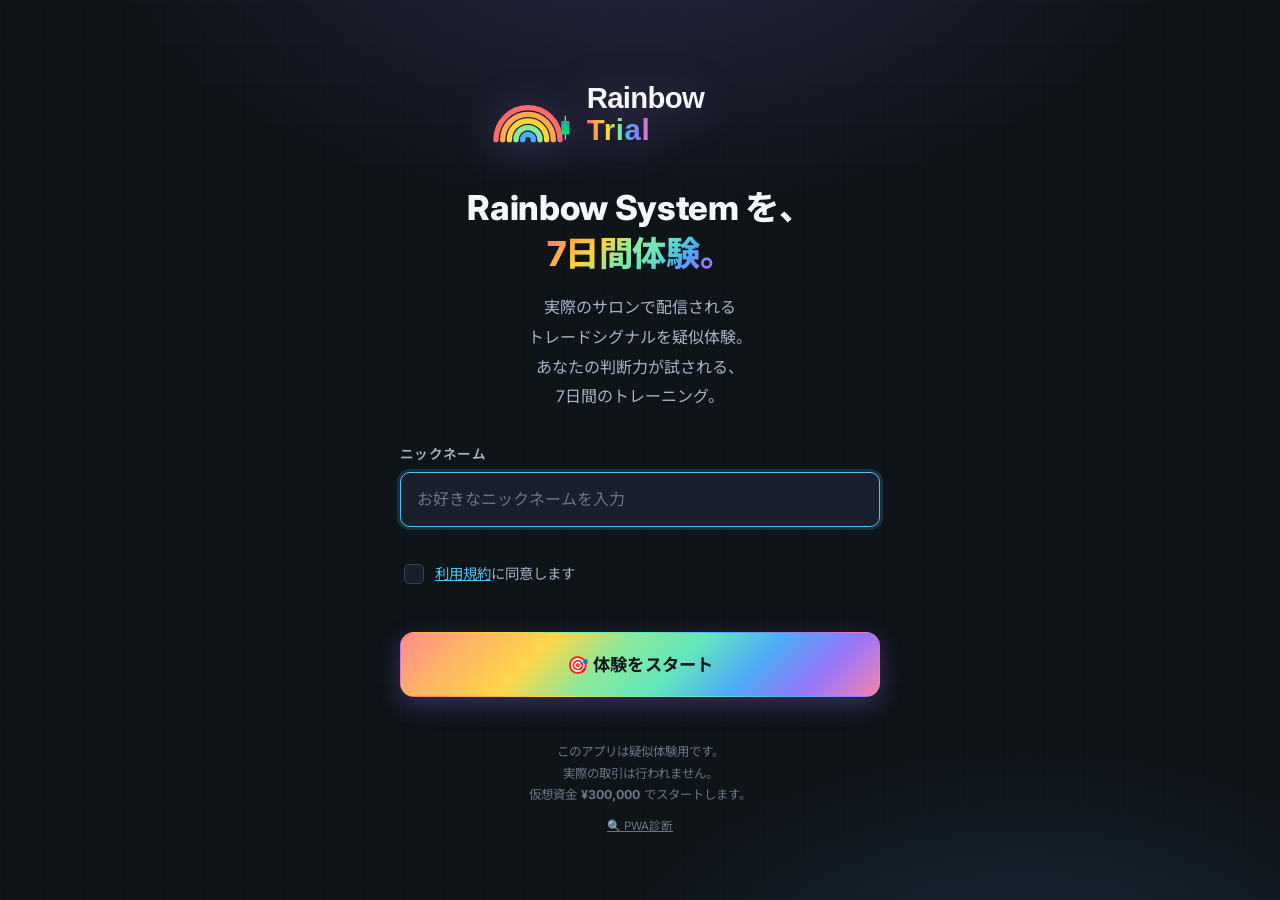
==== commit 16509e27: "Fix: ホームのインストールセクションを確実に表示・動作するよう強化 - home-install.js: onclick 属性でインラインバインド(user gesture を確実化) - ren" ====
--- a/index.html
+++ b/index.html
@@ -2,7 +2,7 @@
 <html lang="ja">
 <head>
   <meta charset="UTF-8">
-  <meta name="viewport" content="width=device-width, initial-scale=1.0, maximum-scale=5.0, viewport-fit=cover">
+  <meta name="viewport" content="width=device-width, initial-scale=1.0, viewport-fit=cover, user-scalable=no">
   <meta name="theme-color" content="#9775FA">
   <meta name="description" content="FXサロン「Rainbow Salon」の半裁量システム『Rainbow System』を7日間限定で体験。シグナル受信からチャート判定、トレードまでを疑似体験できます。完全無料、登録不要。">
   <meta name="keywords" content="FX,体験,シミュレーター,Rainbow,シグナル,半裁量,トレード">
@@ -27,16 +27,16 @@
   <title>Rainbow Trial - Rainbow System を 7日間体験</title>
 
   <!-- PWA -->
-  <link rel="manifest" href="manifest.json">
+  <link rel="manifest" href="./manifest.json">
   <meta name="apple-mobile-web-app-title" content="Rainbow Trial">
 
   <!-- Icons -->
-  <link rel="icon" type="image/svg+xml" href="assets/favicon.svg">
-  <link rel="icon" type="image/png" sizes="192x192" href="assets/icons/icon-192.png">
-  <link rel="icon" type="image/png" sizes="512x512" href="assets/icons/icon-512.png">
-  <link rel="apple-touch-icon" href="assets/icons/apple-touch-icon-180.png">
-  <link rel="apple-touch-icon" sizes="152x152" href="assets/icons/icon-152.png">
-  <link rel="apple-touch-icon" sizes="180x180" href="assets/icons/apple-touch-icon-180.png">
+  <link rel="icon" type="image/svg+xml" href="./assets/favicon.svg">
+  <link rel="icon" type="image/png" sizes="192x192" href="./assets/icons/icon-192.png">
+  <link rel="icon" type="image/png" sizes="512x512" href="./assets/icons/icon-512.png">
+  <link rel="apple-touch-icon" href="./assets/icons/apple-touch-icon-180.png">
+  <link rel="apple-touch-icon" sizes="152x152" href="./assets/icons/icon-152.png">
+  <link rel="apple-touch-icon" sizes="180x180" href="./assets/icons/apple-touch-icon-180.png">
 
   <!-- iOS Splash Screens -->
   <link rel="apple-touch-startup-image" href="assets/icons/splash/splash-2048x2732.png" media="(device-width: 1024px) and (device-height: 1366px) and (-webkit-device-pixel-ratio: 2) and (orientation: portrait)">
@@ -169,13 +169,15 @@
        タブバー(下部固定、メイン画面のみ表示)
        ========================================================================== -->
   <!-- インストールバナー(タブバー上部固定) -->
-  <div id="install-banner" role="banner" aria-label="ホーム画面に追加">
+  <div id="install-banner" data-install-ui role="banner" aria-label="ホーム画面に追加">
     <div class="install-banner-content">
       <span class="install-banner-icon">📲</span>
-      <span class="install-banner-text">アプリとしてホーム画面に追加</span>
-      <button class="install-banner-action" type="button">追加方法</button>
-    </div>
-    <button class="install-banner-close" id="install-banner-close" type="button" aria-label="閉じる">×</button>
+      <span class="install-banner-text" data-install-btn>アプリとしてホーム画面に追加</span>
+      <button class="install-banner-action" type="button"
+              onclick="if(window.InstallHandler) InstallHandler.install();">追加方法</button>
+    </div>
+    <button class="install-banner-close" id="install-banner-close" type="button" aria-label="閉じる"
+            onclick="event.stopPropagation(); this.closest('#install-banner').style.display='none'; localStorage.setItem('install-banner-dismissed', Date.now());">×</button>
   </div>
 
   <nav class="tabbar" id="tabbar" aria-label="メインナビゲーション">
@@ -246,9 +248,10 @@
        アプリ本体: 依存関係順に読み込み
        ========================================================================== -->
   <!-- データ層 -->
+  <script src="js/device-detect.js?v=20260416-ios1"></script>
   <script src="js/storage.js?v=20260416-p4"></script>
   <script src="js/install-detector.js?v=20260416-p7"></script>
-  <script src="js/install-handler.js?v=20260416-p7"></script>
+  <script src="js/install-handler.js?v=20260416-ios1"></script>
   <script src="js/install-modal.js?v=20260416-p7"></script>
   <script src="js/install-banner.js?v=20260416-p7"></script>
   <script src="data/scenarios.js?v=20260416-pwa"></script>
@@ -286,6 +289,9 @@
   <script src="js/result-card.js?v=20260416-p5"></script>
   <script src="js/final-screen.js?v=20260416-p5"></script>
 
+  <!-- ホームインストールセクション -->
+  <script src="js/home-install.js?v=20260416-restore"></script>
+
   <!-- 統合層 -->
   <script src="js/app.js?v=20260416-p5"></script>
   <script src="js/phase3-hooks.js?v=20260416-p3"></script>
--- a/css/phase4.css
+++ b/css/phase4.css
@@ -1,634 +1,522 @@
 /* ==========================================================================
  * Rainbow Trial — css/phase4.css
- * Phase 4: マスターメッセージ / メンバーフィード / 最終画面 / シェア
+ * Phase 4: ひかりメッセージ / Rainbow Salon フィード / CTA バナー
  * ========================================================================== */
 
 /* ==========================================================================
-   1. マスターメッセージモーダル
-   ========================================================================== */
-
-.master-msg-overlay {
+   1. ひかりメッセージ — ホームカード
+   ========================================================================== */
+
+.hikari-card {
+  margin: var(--sp-4) 0;
+  border: 1px solid rgba(151, 117, 250, 0.25);
+  background: rgba(151, 117, 250, 0.06);
+  position: relative;
+  overflow: visible;
+}
+
+.hikari-card__header {
+  display: flex;
+  align-items: center;
+  gap: 8px;
+  margin-bottom: 12px;
+}
+
+.hikari-card__icon {
+  font-size: 1rem;
+}
+
+.hikari-card__title {
+  font-size: 0.82rem;
+  font-weight: 700;
+  color: var(--text-secondary);
+  flex: 1;
+}
+
+.hikari-card__badge {
+  font-size: 0.68rem;
+  font-weight: 700;
+  color: #9775FA;
+  background: rgba(151, 117, 250, 0.2);
+  border-radius: 100px;
+  padding: 2px 8px;
+  min-width: 20px;
+  text-align: center;
+}
+
+.hikari-card__body {
+  display: flex;
+  align-items: flex-start;
+  gap: 12px;
+  margin-bottom: 12px;
+}
+
+.hikari-card__avatar-wrap {
+  position: relative;
+  flex-shrink: 0;
+}
+
+.hikari-card__avatar {
+  width: 44px;
+  height: 44px;
+  border-radius: 50%;
+  display: block;
+  object-fit: cover;
+}
+
+.hikari-card__unread-dot {
+  position: absolute;
+  top: 0;
+  right: 0;
+  width: 10px;
+  height: 10px;
+  background: #9775FA;
+  border-radius: 50%;
+  border: 2px solid var(--bg-secondary);
+  animation: hikari-pulse 1.4s ease infinite;
+}
+
+@keyframes hikari-pulse {
+  0%, 100% { transform: scale(1); opacity: 1; }
+  50%       { transform: scale(1.3); opacity: 0.7; }
+}
+
+.hikari-card__text {
+  flex: 1;
+  min-width: 0;
+}
+
+.hikari-card__name {
+  font-size: 0.8rem;
+  font-weight: 700;
+  color: #9775FA;
+  margin-bottom: 3px;
+}
+
+.hikari-card__subject {
+  font-size: 0.88rem;
+  font-weight: 600;
+  color: var(--text-primary);
+  margin-bottom: 4px;
+  white-space: nowrap;
+  overflow: hidden;
+  text-overflow: ellipsis;
+}
+
+.hikari-card__preview {
+  font-size: 0.8rem;
+  color: var(--text-muted);
+  line-height: 1.4;
+  white-space: nowrap;
+  overflow: hidden;
+  text-overflow: ellipsis;
+}
+
+.hikari-card__read-btn {
+  background: none;
+  border: 1px solid rgba(151, 117, 250, 0.35);
+  color: #9775FA;
+  border-radius: 8px;
+  padding: 8px 14px;
+  font-size: 0.82rem;
+  font-weight: 600;
+  cursor: pointer;
+  width: 100%;
+  text-align: center;
+  transition: background 0.2s;
+  min-height: 40px;
+}
+
+@media (hover: hover) {
+  .hikari-card__read-btn:hover { background: rgba(151, 117, 250, 0.12); }
+}
+
+/* ==========================================================================
+   2. ひかりメッセージ — モーダル
+   ========================================================================== */
+
+.hikari-overlay {
   display: flex;
   align-items: center;
   justify-content: center;
   position: fixed;
   inset: 0;
   z-index: 10000;
-  background: rgba(0, 0, 0, 0.75);
+  background: rgba(0, 0, 0, 0.8);
   backdrop-filter: blur(6px);
+  -webkit-backdrop-filter: blur(6px);
   opacity: 0;
   transition: opacity 0.35s ease;
-}
-
-.master-msg-overlay--enter {
-  opacity: 1;
-}
-
-.master-msg-overlay--leave {
-  opacity: 0;
-  pointer-events: none;
-}
-
-.master-msg-card {
+  padding: 20px;
+}
+
+.hikari-overlay--enter  { opacity: 1; }
+.hikari-overlay--leave  { opacity: 0; pointer-events: none; }
+
+.hikari-overlay__card {
   position: relative;
-  background: var(--bg-card);
+  background: var(--bg-secondary);
   border-radius: 20px;
   padding: 28px 24px 24px;
-  max-width: 360px;
-  width: calc(100% - 32px);
+  max-width: 380px;
+  width: 100%;
+  max-height: 88vh;
+  overflow-y: scroll;
+  -webkit-overflow-scrolling: touch;
   border: 1px solid rgba(151, 117, 250, 0.3);
-  box-shadow: 0 0 40px rgba(151, 117, 250, 0.25);
-  text-align: center;
-  transform: translateY(20px) scale(0.96);
+  box-shadow: 0 0 50px rgba(151, 117, 250, 0.2);
+  transform: translateY(24px) scale(0.96);
   transition: transform 0.35s cubic-bezier(0.34, 1.56, 0.64, 1);
 }
 
-.master-msg-overlay--enter .master-msg-card {
+.hikari-overlay--enter .hikari-overlay__card {
   transform: translateY(0) scale(1);
 }
 
-.master-msg-overlay--special .master-msg-card {
-  border-color: rgba(255, 215, 0, 0.4);
-  box-shadow: 0 0 40px rgba(255, 215, 0, 0.2);
-}
-
-.master-msg__badge {
-  display: inline-block;
-  font-size: 0.72rem;
-  font-weight: 700;
-  letter-spacing: 0.8px;
+.hikari-modal__header {
+  display: flex;
+  align-items: center;
+  gap: 14px;
+  margin-bottom: 18px;
+}
+
+.hikari-modal__avatar {
+  width: 64px;
+  height: 64px;
+  border-radius: 50%;
+  flex-shrink: 0;
+  object-fit: cover;
+}
+
+.hikari-modal__badge {
+  font-size: 0.68rem;
+  font-weight: 700;
   color: #9775FA;
   background: rgba(151, 117, 250, 0.15);
   border-radius: 100px;
   padding: 3px 10px;
-  margin-bottom: 14px;
-}
-
-.master-msg__avatar {
-  font-size: 2.8rem;
-  line-height: 1;
-  margin-bottom: 10px;
-  display: block;
-}
-
-.master-msg__title {
-  font-size: 1.15rem;
+  margin-bottom: 4px;
+  display: inline-block;
+}
+
+.hikari-modal__name {
+  font-size: 1rem;
   font-weight: 700;
   color: var(--text-primary);
-  margin-bottom: 14px;
+}
+
+.hikari-modal__subject {
+  font-size: 1.05rem;
+  font-weight: 700;
+  color: var(--text-primary);
+  margin-bottom: 16px;
   line-height: 1.4;
 }
 
-.master-msg__body {
+.hikari-modal__body {
+  margin-bottom: 16px;
+}
+
+.hikari-modal__body p {
   font-size: 0.9rem;
   color: var(--text-secondary);
-  line-height: 1.8;
-  margin-bottom: 14px;
-  text-align: left;
-}
-
-.master-msg__tips {
-  background: rgba(151, 117, 250, 0.08);
+  line-height: 1.85;
+  margin: 0;
+}
+
+.hikari-modal__body p + p {
+  margin-top: 6px;
+}
+
+.hikari-modal__line-hint {
+  background: rgba(6, 199, 85, 0.08);
+  border: 1px solid rgba(6, 199, 85, 0.2);
   border-radius: 10px;
-  padding: 12px 14px;
-  margin-bottom: 14px;
-  text-align: left;
-}
-
-.master-msg__tip {
+  padding: 10px 14px;
+  margin-bottom: 12px;
+  text-align: center;
+}
+
+.hikari-modal__line-link {
+  font-size: 0.85rem;
+  color: #06C755;
+  font-weight: 600;
+  text-decoration: none;
+}
+
+.hikari-modal__from {
+  font-size: 0.8rem;
+  color: var(--text-muted);
+  text-align: right;
+  margin-bottom: 16px;
+  font-style: italic;
+}
+
+/* 閉じるボタン */
+.hikari-modal__close {
+  width: 100%;
+  min-height: 48px;
+}
+
+/* ==========================================================================
+   3. ひかりメッセージ — 履歴
+   ========================================================================== */
+
+.hikari-overlay__card--history {
+  max-width: 400px;
+  padding: 0;
+  overflow: hidden;
+  display: flex;
+  flex-direction: column;
+  max-height: 80vh;
+}
+
+.hikari-history__head {
+  display: flex;
+  align-items: center;
+  gap: 10px;
+  padding: 16px 20px;
+  border-bottom: 1px solid rgba(255,255,255,0.06);
+  flex-shrink: 0;
+}
+
+.hikari-history__title {
+  font-size: 0.9rem;
+  font-weight: 700;
+  color: var(--text-primary);
+  flex: 1;
+}
+
+.hikari-history__close {
+  background: transparent;
+  border: none;
+  color: var(--text-muted);
+  font-size: 1.3rem;
+  cursor: pointer;
+  padding: 4px 8px;
+  min-width: 36px;
+  min-height: 36px;
+}
+
+.hikari-history__list {
+  overflow-y: auto;
+  -webkit-overflow-scrolling: touch;
+  flex: 1;
+  padding: 8px 0;
+}
+
+.hikari-history__item {
+  display: flex;
+  align-items: center;
+  gap: 10px;
+  padding: 14px 20px;
+  cursor: pointer;
+  transition: background 0.15s;
+  position: relative;
+}
+
+@media (hover: hover) {
+  .hikari-history__item:hover { background: rgba(255,255,255,0.04); }
+}
+
+.hikari-history__item--unread {
+  background: rgba(151, 117, 250, 0.06);
+}
+
+.hikari-history__item-badge {
+  font-size: 0.7rem;
+  color: #9775FA;
+  white-space: nowrap;
+  flex-shrink: 0;
+  min-width: 80px;
+}
+
+.hikari-history__item-subject {
   font-size: 0.85rem;
   color: var(--text-secondary);
-  line-height: 1.6;
-  padding: 2px 0;
-}
-
-.master-msg__from {
-  font-size: 0.82rem;
+  flex: 1;
+  overflow: hidden;
+  text-overflow: ellipsis;
+  white-space: nowrap;
+}
+
+.hikari-history__dot {
+  width: 8px;
+  height: 8px;
+  background: #9775FA;
+  border-radius: 50%;
+  flex-shrink: 0;
+}
+
+.hikari-history__empty {
+  padding: 24px;
+  text-align: center;
+  font-size: 0.85rem;
   color: var(--text-muted);
-  margin-bottom: 16px;
-  font-style: italic;
-  text-align: right;
-}
-
-.master-msg__close {
-  width: 100%;
-}
-
-/* ==========================================================================
-   2. メンバーフィード
-   ========================================================================== */
-
-.feed-card {
+}
+
+/* ==========================================================================
+   4. Rainbow Salon ライブフィード
+   ========================================================================== */
+
+.salon-feed-card {
   margin: var(--sp-4) 0;
 }
 
-.feed-card__header {
+.salon-feed__header {
   display: flex;
   align-items: center;
   gap: 8px;
-  margin-bottom: 10px;
-}
-
-.feed-card__icon {
-  font-size: 1.1rem;
-}
-
-.feed-card__title {
-  font-size: 0.9rem;
+  margin-bottom: 12px;
+}
+
+.salon-feed__icon { font-size: 1.1rem; }
+
+.salon-feed__title {
+  font-size: 0.88rem;
   font-weight: 700;
   color: var(--text-primary);
   flex: 1;
 }
 
-.feed-card__live {
-  font-size: 0.7rem;
+.salon-feed__live {
+  font-size: 0.68rem;
   color: #10B981;
   font-weight: 700;
-  animation: blink-live 1.5s ease infinite;
-}
-
-@keyframes blink-live {
+  animation: salon-blink 1.5s ease infinite;
+}
+
+@keyframes salon-blink {
   0%, 100% { opacity: 1; }
-  50%       { opacity: 0.4; }
-}
-
-.feed-card__list {
+  50%       { opacity: 0.35; }
+}
+
+.salon-feed__list {
   display: flex;
   flex-direction: column;
-  gap: 8px;
-}
-
-.feed-item {
+  gap: 6px;
+  margin-bottom: 8px;
+}
+
+.salon-feed__item {
   display: flex;
   align-items: flex-start;
   gap: 10px;
   padding: 8px 10px;
   border-radius: 8px;
-  background: rgba(255, 255, 255, 0.03);
-  border-left: 3px solid rgba(255, 255, 255, 0.08);
-  transition: transform 0.3s ease, opacity 0.3s ease;
-}
-
-.feed-item--new {
-  opacity: 0;
-  transform: translateY(-8px);
-}
-
-.feed-item--enter {
-  opacity: 1;
-  transform: translateY(0);
-}
-
-.feed-item--good      { border-left-color: rgba(74, 222, 128, 0.5); }
-.feed-item--rare      { border-left-color: rgba(59, 130, 246, 0.6); }
-.feed-item--epic      { border-left-color: rgba(168, 85, 247, 0.7); }
-.feed-item--legendary { border-left-color: rgba(250, 204, 21, 0.8); background: rgba(250, 204, 21, 0.04); }
-
-.feed-item__avatar {
+  background: rgba(255,255,255,0.03);
+  border-left: 3px solid rgba(255,255,255,0.08);
+  transition: transform 0.35s ease, opacity 0.35s ease;
+}
+
+.salon-feed__item--new   { opacity: 0; transform: translateY(-10px); }
+.salon-feed__item--enter { opacity: 1; transform: translateY(0); }
+.salon-feed__item--win   { border-left-color: rgba(52, 211, 153, 0.55); }
+.salon-feed__item--lose  { border-left-color: rgba(239, 68, 68, 0.45); }
+
+.salon-feed__avatar {
   font-size: 1.3rem;
   line-height: 1;
   flex-shrink: 0;
   margin-top: 2px;
 }
 
-.feed-item__body {
-  flex: 1;
-  min-width: 0;
-}
-
-.feed-item__msg {
-  font-size: 0.85rem;
-  color: var(--text-secondary);
-  line-height: 1.45;
-  word-break: break-word;
-}
-
-.feed-item__time {
-  font-size: 0.72rem;
+.salon-feed__body   { flex: 1; min-width: 0; }
+
+.salon-feed__member {
+  display: flex;
+  align-items: center;
+  gap: 8px;
+  margin-bottom: 2px;
+}
+
+.salon-feed__name {
+  font-size: 0.82rem;
+  font-weight: 600;
+  color: var(--text-primary);
+}
+
+.salon-feed__pips--win  { font-size: 0.82rem; font-weight: 700; color: #34D399; }
+.salon-feed__pips--lose { font-size: 0.82rem; font-weight: 700; color: #F87171; }
+
+.salon-feed__detail {
+  font-size: 0.75rem;
   color: var(--text-muted);
   white-space: nowrap;
-  flex-shrink: 0;
-}
-
-/* ==========================================================================
-   3. Day 7 最終画面
-   ========================================================================== */
-
-.final-screen-overlay {
-  position: fixed;
-  inset: 0;
-  z-index: 9000;
-  background: linear-gradient(160deg, #0A0A1A 0%, #12122A 50%, #0A0A1A 100%);
-  overflow-y: auto;
-  -webkit-overflow-scrolling: touch;
-  opacity: 0;
-  transition: opacity 0.5s ease;
-}
-
-.final-screen-overlay--enter {
-  opacity: 1;
-}
-
-.final-screen {
-  max-width: 480px;
-  margin: 0 auto;
-  padding: 48px 20px 80px;
-  text-align: center;
-}
-
-/* ヘッダー */
-.final-screen__header {
-  margin-bottom: 32px;
-}
-
-.final-screen__logo {
-  font-size: 0.85rem;
-  font-weight: 700;
-  color: rgba(255,255,255,0.4);
-  letter-spacing: 1px;
-  margin-bottom: 12px;
-}
-
-.final-screen__title {
-  font-size: 1.8rem;
-  font-weight: 800;
-  background: linear-gradient(135deg, #9775FA, #38BDF8, #34D399);
-  -webkit-background-clip: text;
-  -webkit-text-fill-color: transparent;
-  background-clip: text;
-  margin-bottom: 8px;
-  line-height: 1.2;
-}
-
-.final-screen__subtitle {
-  font-size: 0.95rem;
-  color: rgba(255,255,255,0.6);
-}
-
-/* ランクバッジ */
-.final-rank-section {
-  margin-bottom: 32px;
-}
-
-.final-rank-badge {
-  display: inline-flex;
-  flex-direction: column;
-  align-items: center;
-  justify-content: center;
-  width: 140px;
-  height: 140px;
-  border-radius: 50%;
-  border: 4px solid #9775FA;
-  background: rgba(0, 0, 0, 0.4);
-  margin: 0 auto 12px;
-  transform: scale(0.5);
-  opacity: 0;
-  transition: transform 0.6s cubic-bezier(0.34, 1.56, 0.64, 1),
-              opacity 0.4s ease,
-              box-shadow 0.6s ease;
-}
-
-.final-rank-badge--reveal {
-  transform: scale(1);
-  opacity: 1;
-  box-shadow: 0 0 40px currentColor, 0 0 80px rgba(151, 117, 250, 0.3);
-}
-
-.final-rank-badge__icon {
-  font-size: 2.5rem;
-  line-height: 1;
-}
-
-.final-rank-badge__label {
-  font-size: 2rem;
-  font-weight: 900;
-  line-height: 1;
-  margin-top: 4px;
-}
-
-.final-rank-badge__title {
-  font-size: 0.68rem;
-  color: rgba(255,255,255,0.6);
-  margin-top: 2px;
-  text-align: center;
-}
-
-.final-rank-score {
-  font-size: 0.95rem;
-  color: rgba(255,255,255,0.6);
-}
-
-.final-rank-score span {
-  font-weight: 700;
-  color: #9775FA;
-  font-size: 1.1rem;
-}
-
-/* 成績グリッド */
-.final-stats-grid {
-  display: grid;
-  grid-template-columns: 1fr 1fr;
-  gap: 10px;
-  margin-bottom: 20px;
-}
-
-.final-stat-card {
-  background: rgba(255,255,255,0.05);
-  border-radius: 12px;
-  padding: 14px 10px;
-  border: 1px solid rgba(255,255,255,0.07);
-}
-
-.final-stat-card__label {
-  font-size: 0.72rem;
-  color: rgba(255,255,255,0.45);
-  margin-bottom: 6px;
-  letter-spacing: 0.5px;
-}
-
-.final-stat-card__value {
-  font-size: 1.4rem;
-  font-weight: 700;
-  color: #FFFFFF;
-}
-
-.final-stat-card__unit {
-  font-size: 0.72rem;
-  color: rgba(255,255,255,0.5);
-  margin-left: 2px;
-}
-
-/* レベルカード */
-.final-level-card {
-  display: flex;
-  align-items: center;
-  gap: 12px;
-  background: rgba(151, 117, 250, 0.1);
-  border: 1px solid rgba(151, 117, 250, 0.25);
-  border-radius: 12px;
-  padding: 12px 16px;
-  margin-bottom: 20px;
-  text-align: left;
-}
-
-.final-level-icon {
-  font-size: 1.8rem;
-  flex-shrink: 0;
-}
-
-.final-level-name {
-  font-size: 0.9rem;
-  color: var(--text-primary);
-  font-weight: 600;
-}
-
-.final-level-lv {
-  font-size: 0.78rem;
-  color: rgba(255,255,255,0.5);
-  margin-top: 2px;
-}
-
-/* 成長グラフ */
-.final-chart-section {
-  margin-bottom: 28px;
-}
-
-.final-chart-title {
-  font-size: 0.88rem;
-  font-weight: 700;
-  color: rgba(255,255,255,0.6);
-  margin-bottom: 10px;
-  text-align: left;
-}
-
-.final-chart-wrap {
-  border-radius: 10px;
   overflow: hidden;
-  background: rgba(255,255,255,0.04);
-  border: 1px solid rgba(255,255,255,0.07);
-  height: 140px;
-}
-
-.final-chart-wrap canvas {
-  display: block;
-  width: 100%;
-  height: 140px;
-}
-
-/* LINE セクション */
-.final-line-section {
-  background: linear-gradient(135deg, rgba(6,200,75,0.12), rgba(6,200,75,0.06));
-  border: 1px solid rgba(6, 200, 75, 0.25);
-  border-radius: 16px;
-  padding: 20px 18px;
-  margin-bottom: 20px;
-}
-
-.final-line-title {
-  font-size: 1.05rem;
-  font-weight: 700;
-  color: #FFFFFF;
-  margin-bottom: 6px;
-}
-
-.final-line-subtitle {
-  font-size: 0.85rem;
-  color: rgba(255,255,255,0.65);
-  margin-bottom: 14px;
-  line-height: 1.5;
-}
-
-.final-benefits {
-  margin-bottom: 14px;
-}
-
-.final-benefit {
-  font-size: 0.85rem;
-  color: rgba(255,255,255,0.8);
-  padding: 5px 0;
-  line-height: 1.4;
-  text-align: left;
-}
-
-.final-line-qr-wrap {
-  margin-bottom: 14px;
-}
-
-.final-line-qr {
-  width: 120px;
-  height: 120px;
-  border-radius: 8px;
-  border: 2px solid rgba(255,255,255,0.15);
-  display: block;
-  margin: 0 auto;
-}
-
-.final-line-qr-fallback {
-  width: 120px;
-  height: 80px;
-  border-radius: 8px;
-  border: 1px dashed rgba(255,255,255,0.2);
-  display: flex;
-  flex-direction: column;
-  align-items: center;
-  justify-content: center;
-  margin: 0 auto;
-  padding: 8px;
-}
-
-/* LINE ボタン */
-.btn--line {
-  background: #06C84B;
-  color: #FFFFFF;
-  font-weight: 700;
-  border: none;
-  display: flex;
-  align-items: center;
-  justify-content: center;
-  gap: 8px;
-  padding: 14px;
-  border-radius: 12px;
-  font-size: 1rem;
-  text-decoration: none;
-  transition: background 0.2s ease, transform 0.1s ease;
-}
-
-.btn--line:hover { background: #05A83E; }
-.btn--line:active { transform: scale(0.98); }
-
-.btn--line__icon {
-  font-size: 1.2rem;
-  font-weight: 900;
-  font-style: normal;
-}
-
-/* シェアセクション */
-.final-share-section {
-  margin-bottom: 20px;
-}
-
-.final-share-title {
-  font-size: 0.88rem;
-  color: rgba(255,255,255,0.5);
-  margin-bottom: 10px;
-  font-weight: 600;
-}
-
-.final-share-btns {
-  display: flex;
-  gap: 10px;
-}
-
-.btn--share-twitter {
-  flex: 1;
-  background: #000000;
-  color: #FFFFFF;
-  border: 1px solid rgba(255,255,255,0.2);
-  border-radius: 10px;
-  padding: 10px 8px;
-  font-size: 0.85rem;
-  font-weight: 700;
-  cursor: pointer;
-  transition: background 0.2s;
-}
-
-.btn--share-twitter:hover { background: #1a1a2e; }
-
-.btn--share-img {
-  flex: 1;
-  background: rgba(151, 117, 250, 0.15);
-  color: #9775FA;
-  border: 1px solid rgba(151, 117, 250, 0.35);
-  border-radius: 10px;
-  padding: 10px 8px;
-  font-size: 0.85rem;
-  font-weight: 700;
-  cursor: pointer;
-  transition: background 0.2s;
-}
-
-.btn--share-img:hover { background: rgba(151, 117, 250, 0.25); }
-
-/* ホームに戻る */
-.final-replay-section {
-  margin-top: 24px;
-}
-
-/* ==========================================================================
-   4. ホーム画面 — Day 達成バナー(Day 完了時に表示)
-   ========================================================================== */
-
-.day-clear-banner {
-  background: linear-gradient(135deg, rgba(151, 117, 250, 0.15), rgba(59, 130, 246, 0.1));
-  border: 1px solid rgba(151, 117, 250, 0.3);
-  border-radius: 12px;
-  padding: 12px 16px;
-  margin: var(--sp-4) 0;
-  display: flex;
-  align-items: center;
-  gap: 12px;
-}
-
-.day-clear-banner__icon { font-size: 1.6rem; }
-
-.day-clear-banner__text {
-  flex: 1;
-}
-
-.day-clear-banner__title {
-  font-size: 0.9rem;
-  font-weight: 700;
-  color: var(--text-primary);
-}
-
-.day-clear-banner__sub {
+  text-overflow: ellipsis;
+}
+
+.salon-feed__time {
+  font-size: 0.7rem;
+  color: var(--text-muted);
+  white-space: nowrap;
+  flex-shrink: 0;
+}
+
+.salon-feed__footer {
+  padding-top: 8px;
+  border-top: 1px solid rgba(255,255,255,0.06);
+}
+
+.salon-feed__online {
   font-size: 0.78rem;
   color: var(--text-muted);
-  margin-top: 2px;
-}
-
-/* ==========================================================================
-   5. ホーム画面 — マスターメッセージプレビューカード
-   ========================================================================== */
-
-.master-msg-preview {
-  display: flex;
-  align-items: center;
-  gap: 12px;
-  background: rgba(255, 215, 0, 0.07);
-  border: 1px solid rgba(255, 215, 0, 0.2);
+}
+
+.salon-feed__online strong { color: #10B981; }
+
+/* ==========================================================================
+   5. LINE ソフトバナー(Day 6+)
+   ========================================================================== */
+
+.line-soft-banner {
+  background: rgba(6, 199, 85, 0.07);
+  border: 1px solid rgba(6, 199, 85, 0.2);
   border-radius: 12px;
   padding: 12px 14px;
   margin: var(--sp-4) 0;
+  display: flex;
+  align-items: center;
+  gap: 10px;
+}
+
+.line-soft-banner__text {
+  font-size: 0.8rem;
+  color: rgba(255,255,255,0.7);
+  flex: 1;
+  line-height: 1.4;
+}
+
+.line-soft-banner__actions {
+  display: flex;
+  align-items: center;
+  gap: 8px;
+  flex-shrink: 0;
+}
+
+.line-soft-banner__link {
+  font-size: 0.78rem;
+  color: #06C755;
+  font-weight: 600;
+  text-decoration: none;
+  white-space: nowrap;
+}
+
+.line-soft-banner__dismiss {
+  background: none;
+  border: none;
+  color: rgba(255,255,255,0.3);
+  font-size: 1rem;
   cursor: pointer;
-  transition: background 0.2s;
-}
-
-.master-msg-preview:hover { background: rgba(255, 215, 0, 0.12); }
-
-.master-msg-preview__icon { font-size: 1.4rem; }
-
-.master-msg-preview__text { flex: 1; }
-
-.master-msg-preview__title {
-  font-size: 0.88rem;
-  font-weight: 700;
-  color: #FFD700;
-}
-
-.master-msg-preview__sub {
-  font-size: 0.78rem;
-  color: rgba(255,255,255,0.5);
-  margin-top: 2px;
-}
-
-.master-msg-preview__arrow {
-  color: rgba(255,215,0,0.5);
-  font-size: 1.1rem;
-}
-
-/* ==========================================================================
-   6. 最終画面トリガーボタン(Day 7 完了時、ホーム画面)
+  padding: 4px;
+  min-width: 28px;
+  min-height: 28px;
+  line-height: 1;
+}
+
+/* ==========================================================================
+   6. Day 7 完了バナー(ホーム)
    ========================================================================== */
 
 .final-cta-banner {
@@ -651,7 +539,7 @@
 }
 
 .final-cta-banner__title {
-  font-size: 1.1rem;
+  font-size: 1.05rem;
   font-weight: 800;
   background: linear-gradient(135deg, #9775FA, #38BDF8);
   -webkit-background-clip: text;
@@ -661,29 +549,84 @@
 }
 
 .final-cta-banner__sub {
+  font-size: 0.82rem;
+  color: rgba(255,255,255,0.5);
+  margin-bottom: 14px;
+}
+
+/* ==========================================================================
+   7. マスターメッセージプレビュー(後方互換)
+   ========================================================================== */
+
+.master-msg-preview {
+  display: flex;
+  align-items: center;
+  gap: 12px;
+  background: rgba(255, 215, 0, 0.07);
+  border: 1px solid rgba(255, 215, 0, 0.2);
+  border-radius: 12px;
+  padding: 12px 14px;
+  margin: var(--sp-4) 0;
+  cursor: pointer;
+  transition: background 0.2s;
+}
+
+@media (hover: hover) {
+  .master-msg-preview:hover { background: rgba(255, 215, 0, 0.12); }
+}
+
+.master-msg-preview__icon  { font-size: 1.4rem; }
+.master-msg-preview__text  { flex: 1; }
+
+.master-msg-preview__title {
+  font-size: 0.88rem;
+  font-weight: 700;
+  color: #FFD700;
+}
+
+.master-msg-preview__sub {
+  font-size: 0.78rem;
+  color: rgba(255,255,255,0.5);
+  margin-top: 2px;
+}
+
+.master-msg-preview__arrow {
+  color: rgba(255,215,0,0.5);
+  font-size: 1.1rem;
+}
+
+/* ==========================================================================
+   8. 設定画面 LINE リンク
+   ========================================================================== */
+
+.settings-line-link {
+  display: flex;
+  align-items: center;
+  justify-content: center;
+  gap: 8px;
+  padding: 12px;
+  background: rgba(6,199,85,0.08);
+  border: 1px solid rgba(6,199,85,0.2);
+  border-radius: 10px;
+  color: #06C755;
   font-size: 0.85rem;
-  color: rgba(255,255,255,0.55);
-  margin-bottom: 14px;
-}
-
-/* ==========================================================================
-   prefers-reduced-motion
-   ========================================================================== */
+  font-weight: 600;
+  text-decoration: none;
+  transition: background 0.2s;
+}
+
+@media (hover: hover) {
+  .settings-line-link:hover { background: rgba(6,199,85,0.15); }
+}
+
+/* ==========================================================================
+   9. prefers-reduced-motion
+   ========================================================================== */
+
 @media (prefers-reduced-motion: reduce) {
-  .master-msg-card,
-  .final-rank-badge,
-  .feed-item {
-    transition: none !important;
-    animation: none !important;
-  }
-
-  .master-msg-overlay,
-  .final-screen-overlay {
-    transition: none !important;
-  }
-
-  .final-rank-badge {
-    transform: scale(1) !important;
-    opacity: 1 !important;
-  }
-}
+  .hikari-card__unread-dot { animation: none; opacity: 1; }
+  .salon-feed__live        { animation: none; }
+  .salon-feed__item        { transition: none; }
+  .hikari-overlay__card    { transition: none; }
+  .hikari-overlay          { transition: none; }
+}
